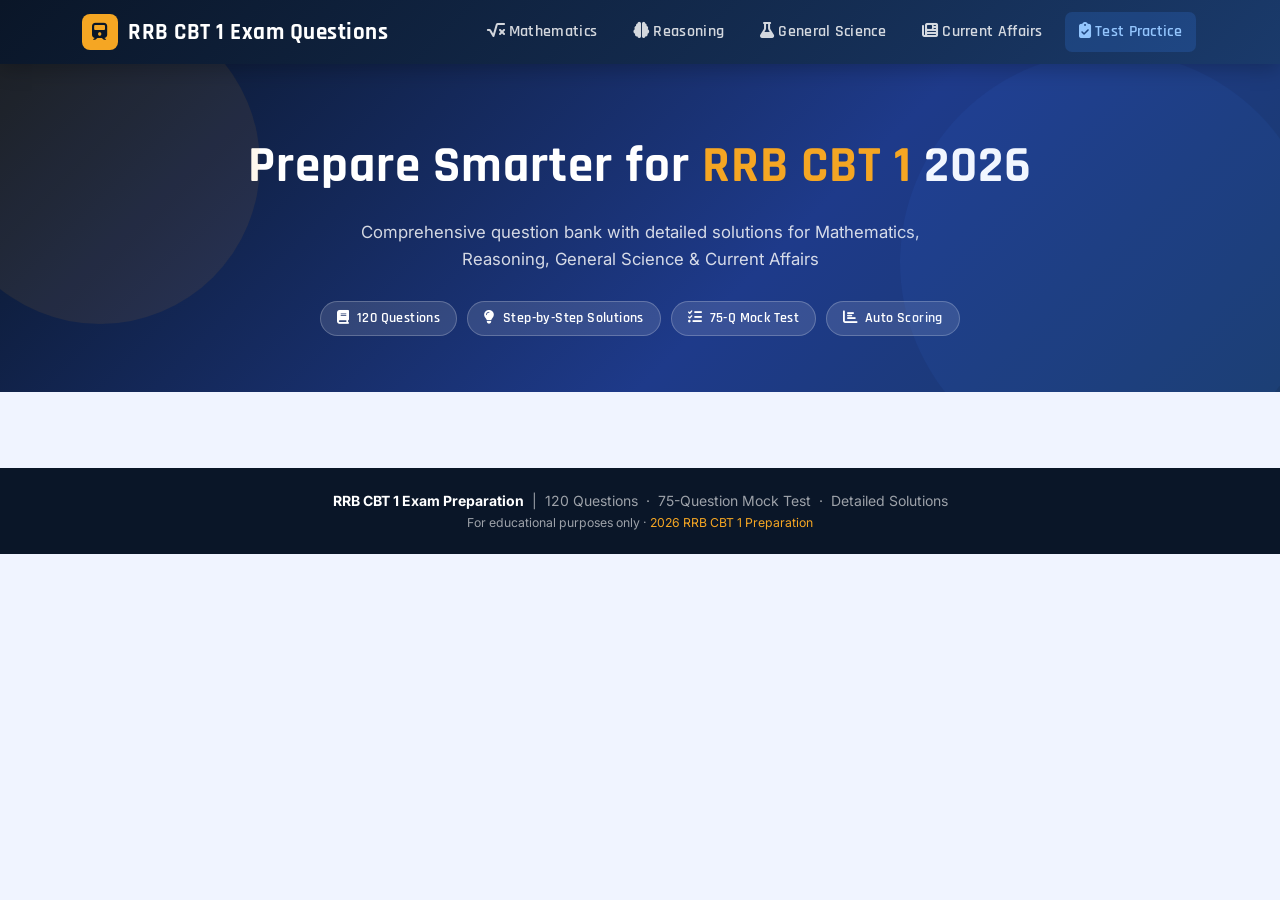
==== index.html @ 4a37ca47 "Add files via upload" ====
<!DOCTYPE html>
<html lang="en">

<head>
    <meta charset="UTF-8" />
    <meta name="viewport" content="width=device-width, initial-scale=1.0" />
    <title>RRB CBT 1 Exam Questions</title>
    <link href="https://cdnjs.cloudflare.com/ajax/libs/bootstrap/5.3.2/css/bootstrap.min.css" rel="stylesheet" />
    <link href="https://cdnjs.cloudflare.com/ajax/libs/font-awesome/6.4.0/css/all.min.css" rel="stylesheet" />
    <style>
        @import url('https://fonts.googleapis.com/css2?family=Rajdhani:wght@400;500;600;700&family=Inter:wght@300;400;500;600&display=swap');

        :root {
            --rail-navy: #0a1628;
            --rail-blue: #1a3a6b;
            --rail-accent: #f5a623;
            --rail-bright: #3b82f6;
            --rail-green: #10b981;
            --rail-red: #ef4444;
            --rail-light: #f0f4ff;
            --rail-card: #ffffff;
            --text-primary: #1e293b;
            --text-muted: #64748b;
            --border-light: #e2e8f0;
            --shadow: 0 4px 24px rgba(10, 22, 40, 0.10);
        }

        * {
            box-sizing: border-box;
            margin: 0;
            padding: 0;
        }

        body {
            font-family: 'Inter', sans-serif;
            background: var(--rail-light);
            color: var(--text-primary);
            min-height: 100vh;
        }

        /* ====== NAVBAR ====== */
        .main-navbar {
            background: linear-gradient(135deg, var(--rail-navy) 0%, var(--rail-blue) 100%);
            padding: 0;
            box-shadow: 0 4px 20px rgba(0, 0, 0, 0.25);
            position: sticky;
            top: 0;
            z-index: 1000;
        }

        .navbar-brand {
            font-family: 'Rajdhani', sans-serif;
            font-size: 1.45rem;
            font-weight: 700;
            color: #fff !important;
            letter-spacing: 0.5px;
            display: flex;
            align-items: center;
            gap: 10px;
            padding: 14px 0;
        }

        .navbar-brand .brand-icon {
            background: var(--rail-accent);
            color: var(--rail-navy);
            width: 36px;
            height: 36px;
            border-radius: 8px;
            display: flex;
            align-items: center;
            justify-content: center;
            font-size: 1.1rem;
            font-weight: 900;
            flex-shrink: 0;
        }

        .navbar-toggler {
            border: 1.5px solid rgba(255, 255, 255, 0.3);
            color: #fff;
        }

        .navbar-toggler-icon {
            filter: invert(1);
        }

        .nav-link-custom {
            color: rgba(255, 255, 255, 0.82) !important;
            font-family: 'Rajdhani', sans-serif;
            font-weight: 600;
            font-size: 1.01rem;
            padding: 8px 14px !important;
            border-radius: 7px;
            margin: 4px 2px;
            transition: all 0.2s;
            cursor: pointer;
            letter-spacing: 0.3px;
            border: none;
            background: none;
            text-decoration: none;
            display: inline-block;
        }

        .nav-link-custom:hover,
        .nav-link-custom.active {
            background: var(--rail-accent) !important;
            color: var(--rail-navy) !important;
        }

        .nav-link-custom.test-link {
            background: rgba(59, 130, 246, 0.2);
            color: #93c5fd !important;
        }

        .nav-link-custom.test-link:hover,
        .nav-link-custom.test-link.active {
            background: var(--rail-bright) !important;
            color: #fff !important;
        }

        /* ====== HERO ====== */
        .hero-section {
            background: linear-gradient(135deg, var(--rail-navy) 0%, #1e3a8a 60%, #1a3a6b 100%);
            color: #fff;
            padding: 64px 0 56px;
            text-align: center;
            position: relative;
            overflow: hidden;
        }

        .hero-section::before {
            content: '';
            position: absolute;
            top: -60px;
            left: -60px;
            width: 320px;
            height: 320px;
            border-radius: 50%;
            background: rgba(245, 166, 35, 0.08);
            pointer-events: none;
        }

        .hero-section::after {
            content: '';
            position: absolute;
            bottom: -80px;
            right: -40px;
            width: 420px;
            height: 420px;
            border-radius: 50%;
            background: rgba(59, 130, 246, 0.07);
            pointer-events: none;
        }

        .hero-title {
            font-family: 'Rajdhani', sans-serif;
            font-size: clamp(2rem, 5vw, 3.2rem);
            font-weight: 700;
            letter-spacing: 1px;
            margin-bottom: 14px;
        }

        .hero-title span {
            color: var(--rail-accent);
        }

        .hero-subtitle {
            font-size: 1.05rem;
            opacity: 0.82;
            max-width: 560px;
            margin: 0 auto 28px;
            line-height: 1.6;
        }

        .hero-badges {
            display: flex;
            gap: 10px;
            justify-content: center;
            flex-wrap: wrap;
        }

        .hero-badge {
            background: rgba(255, 255, 255, 0.12);
            border: 1px solid rgba(255, 255, 255, 0.22);
            padding: 6px 16px;
            border-radius: 20px;
            font-size: 0.875rem;
            font-family: 'Rajdhani', sans-serif;
            font-weight: 600;
            letter-spacing: 0.4px;
        }

        /* ====== SECTION HEADER ====== */
        .section-header {
            padding: 36px 0 20px;
        }

        .section-title {
            font-family: 'Rajdhani', sans-serif;
            font-size: 1.9rem;
            font-weight: 700;
            color: var(--rail-navy);
            display: flex;
            align-items: center;
            gap: 12px;
        }

        .section-title .section-icon {
            width: 40px;
            height: 40px;
            border-radius: 10px;
            display: flex;
            align-items: center;
            justify-content: center;
            font-size: 1.15rem;
            flex-shrink: 0;
        }

        .section-count {
            background: var(--rail-light);
            border: 1px solid var(--border-light);
            color: var(--text-muted);
            font-size: 0.82rem;
            font-family: 'Rajdhani', sans-serif;
            font-weight: 600;
            padding: 3px 12px;
            border-radius: 20px;
            letter-spacing: 0.5px;
        }

        /* ====== QUESTION CARDS ====== */
        .q-card {
            background: var(--rail-card);
            border-radius: 14px;
            border: 1px solid var(--border-light);
            box-shadow: var(--shadow);
            margin-bottom: 20px;
            overflow: hidden;
            transition: transform 0.18s, box-shadow 0.18s;
        }

        .q-card:hover {
            transform: translateY(-2px);
            box-shadow: 0 8px 36px rgba(10, 22, 40, 0.14);
        }

        .q-card-header {
            padding: 16px 20px 14px;
            border-bottom: 1px solid var(--border-light);
            display: flex;
            align-items: flex-start;
            gap: 12px;
        }

        .q-num {
            font-family: 'Rajdhani', sans-serif;
            font-weight: 700;
            font-size: 0.82rem;
            background: var(--rail-navy);
            color: #fff;
            padding: 4px 10px;
            border-radius: 20px;
            flex-shrink: 0;
            margin-top: 2px;
            letter-spacing: 0.5px;
        }

        .q-text {
            font-weight: 500;
            font-size: 0.975rem;
            line-height: 1.55;
            color: var(--text-primary);
        }

        .q-card-body {
            padding: 16px 20px;
        }

        .answer-label {
            font-family: 'Rajdhani', sans-serif;
            font-weight: 700;
            font-size: 0.82rem;
            color: var(--rail-green);
            letter-spacing: 0.8px;
            text-transform: uppercase;
            margin-bottom: 4px;
            display: flex;
            align-items: center;
            gap: 6px;
        }

        .answer-text {
            font-weight: 600;
            color: var(--rail-navy);
            font-size: 0.96rem;
            margin-bottom: 10px;
        }

        .solution-toggle {
            background: none;
            border: 1.5px solid var(--rail-bright);
            color: var(--rail-bright);
            font-family: 'Rajdhani', sans-serif;
            font-weight: 600;
            font-size: 0.88rem;
            padding: 5px 14px;
            border-radius: 6px;
            cursor: pointer;
            transition: all 0.18s;
            letter-spacing: 0.3px;
        }

        .solution-toggle:hover {
            background: var(--rail-bright);
            color: #fff;
        }

        .solution-box {
            background: #f0f7ff;
            border-left: 3px solid var(--rail-bright);
            border-radius: 0 8px 8px 0;
            padding: 12px 16px;
            margin-top: 12px;
            font-size: 0.9rem;
            line-height: 1.65;
            color: #1e3a5f;
        }

        .solution-box strong {
            color: var(--rail-navy);
        }

        /* ====== TEST PRACTICE ====== */
        .test-header {
            background: linear-gradient(135deg, var(--rail-navy), #1e3a8a);
            color: #fff;
            padding: 32px;
            border-radius: 16px;
            margin-bottom: 28px;
            display: flex;
            align-items: center;
            gap: 20px;
            flex-wrap: wrap;
        }

        .test-header-icon {
            font-size: 2.8rem;
            opacity: 0.9;
        }

        .test-meta {
            display: flex;
            gap: 20px;
            flex-wrap: wrap;
            margin-top: 10px;
        }

        .test-meta-item {
            background: rgba(255, 255, 255, 0.12);
            padding: 6px 14px;
            border-radius: 8px;
            font-family: 'Rajdhani', sans-serif;
            font-weight: 600;
            font-size: 0.9rem;
            display: flex;
            align-items: center;
            gap: 6px;
        }

        .test-q-card {
            background: #fff;
            border-radius: 12px;
            border: 1.5px solid var(--border-light);
            padding: 20px;
            margin-bottom: 18px;
            box-shadow: 0 2px 12px rgba(10, 22, 40, 0.07);
            transition: border-color 0.18s;
        }

        .test-q-card.answered {
            border-color: var(--rail-bright);
        }

        .test-q-num {
            font-family: 'Rajdhani', sans-serif;
            font-weight: 700;
            font-size: 0.8rem;
            color: var(--text-muted);
            letter-spacing: 0.8px;
            text-transform: uppercase;
            margin-bottom: 8px;
        }

        .test-q-text {
            font-weight: 500;
            font-size: 0.96rem;
            margin-bottom: 14px;
            line-height: 1.5;
        }

        .test-option {
            display: flex;
            align-items: center;
            gap: 10px;
            padding: 9px 14px;
            border-radius: 8px;
            border: 1.5px solid var(--border-light);
            margin-bottom: 8px;
            cursor: pointer;
            transition: all 0.15s;
            font-size: 0.93rem;
        }

        .test-option:hover {
            border-color: var(--rail-bright);
            background: #f0f7ff;
        }

        .test-option input[type=radio] {
            accent-color: var(--rail-bright);
            width: 16px;
            height: 16px;
        }

        .test-option.correct-ans {
            background: #d1fae5;
            border-color: var(--rail-green);
            color: #065f46;
        }

        .test-option.wrong-ans {
            background: #fee2e2;
            border-color: var(--rail-red);
            color: #7f1d1d;
        }

        .submit-btn {
            background: linear-gradient(135deg, var(--rail-accent), #f97316);
            border: none;
            color: var(--rail-navy);
            font-family: 'Rajdhani', sans-serif;
            font-weight: 700;
            font-size: 1.1rem;
            padding: 14px 48px;
            border-radius: 10px;
            cursor: pointer;
            transition: all 0.2s;
            letter-spacing: 0.5px;
            box-shadow: 0 4px 18px rgba(245, 166, 35, 0.35);
        }

        .submit-btn:hover {
            transform: translateY(-2px);
            box-shadow: 0 8px 28px rgba(245, 166, 35, 0.45);
        }

        /* ====== RESULT CARD ====== */
        .result-card {
            background: linear-gradient(135deg, var(--rail-navy), #1e3a8a);
            color: #fff;
            border-radius: 18px;
            padding: 40px 32px;
            text-align: center;
            margin-bottom: 32px;
        }

        .result-title {
            font-family: 'Rajdhani', sans-serif;
            font-size: 2rem;
            font-weight: 700;
            margin-bottom: 8px;
        }

        .result-score {
            font-family: 'Rajdhani', sans-serif;
            font-size: 4rem;
            font-weight: 700;
            color: var(--rail-accent);
            line-height: 1;
            margin: 16px 0;
        }

        .result-grid {
            display: grid;
            grid-template-columns: repeat(auto-fit, minmax(130px, 1fr));
            gap: 14px;
            margin-top: 24px;
        }

        .result-stat {
            background: rgba(255, 255, 255, 0.1);
            border-radius: 12px;
            padding: 14px 10px;
        }

        .result-stat-val {
            font-family: 'Rajdhani', sans-serif;
            font-size: 1.9rem;
            font-weight: 700;
        }

        .result-stat-label {
            font-size: 0.8rem;
            opacity: 0.75;
            margin-top: 2px;
        }

        /* ====== PROGRESS BAR ====== */
        .test-progress {
            position: sticky;
            top: 70px;
            background: #fff;
            border: 1px solid var(--border-light);
            border-radius: 10px;
            padding: 14px 18px;
            box-shadow: 0 2px 12px rgba(10, 22, 40, 0.08);
            z-index: 100;
            margin-bottom: 20px;
        }

        .progress-bar-rail {
            height: 8px;
            background: var(--border-light);
            border-radius: 4px;
            overflow: hidden;
            margin-top: 8px;
        }

        .progress-fill {
            height: 100%;
            background: linear-gradient(90deg, var(--rail-bright), var(--rail-green));
            border-radius: 4px;
            transition: width 0.3s;
        }

        /* ====== SECTION TAGs ====== */
        .section-tag {
            display: inline-block;
            font-family: 'Rajdhani', sans-serif;
            font-weight: 700;
            font-size: 0.75rem;
            padding: 2px 10px;
            border-radius: 12px;
            letter-spacing: 0.6px;
            margin-left: 8px;
        }

        .tag-math {
            background: #fef3c7;
            color: #92400e;
        }

        .tag-reasoning {
            background: #ede9fe;
            color: #5b21b6;
        }

        .tag-science {
            background: #d1fae5;
            color: #065f46;
        }

        .tag-affairs {
            background: #fee2e2;
            color: #991b1b;
        }

        /* ====== FOOTER ====== */
        .main-footer {
            background: var(--rail-navy);
            color: rgba(255, 255, 255, 0.6);
            text-align: center;
            padding: 22px;
            font-size: 0.875rem;
            margin-top: 60px;
        }

        .main-footer span {
            color: var(--rail-accent);
        }

        /* ====== ANIMATIONS ====== */
        @keyframes fadeInUp {
            from {
                opacity: 0;
                transform: translateY(22px);
            }

            to {
                opacity: 1;
                transform: translateY(0);
            }
        }

        .animate-in {
            animation: fadeInUp 0.38s ease both;
        }

        .animate-in:nth-child(n) {
            animation-delay: calc(n * 0.03s);
        }

        /* ====== RESPONSIVE ====== */
        @media (max-width: 767px) {
            .hero-section {
                padding: 40px 0 36px;
            }

            .test-header {
                flex-direction: column;
                gap: 12px;
            }

            .result-card {
                padding: 28px 18px;
            }

            .result-score {
                font-size: 3rem;
            }

            .nav-link-custom {
                font-size: 0.96rem;
                padding: 8px 10px !important;
            }
        }

        @media (max-width: 480px) {
            .navbar-brand {
                font-size: 1.1rem;
            }

            .q-card-header {
                flex-direction: column;
                gap: 6px;
            }

            .result-grid {
                grid-template-columns: repeat(2, 1fr);
            }
        }
    </style>
</head>

<body>

    <!-- NAVBAR -->
    <nav class="navbar navbar-expand-lg main-navbar">
        <div class="container">
            <a class="navbar-brand">
                <div class="brand-icon"><i class="fas fa-train"></i></div>
                RRB CBT 1 Exam Questions
            </a>
            <button class="navbar-toggler" type="button" data-bs-toggle="collapse" data-bs-target="#navbarNav">
                <span class="navbar-toggler-icon"></span>
            </button>
            <div class="collapse navbar-collapse justify-content-end" id="navbarNav">
                <div class="navbar-nav gap-1">
                    <button class="nav-link-custom" onclick="showSection('mathematics')"><i class="fas fa-square-root-alt me-1"></i>Mathematics</button>
                    <button class="nav-link-custom" onclick="showSection('reasoning')"><i class="fas fa-brain me-1"></i>Reasoning</button>
                    <button class="nav-link-custom" onclick="showSection('science')"><i class="fas fa-flask me-1"></i>General Science</button>
                    <button class="nav-link-custom" onclick="showSection('affairs')"><i class="fas fa-newspaper me-1"></i>Current Affairs</button>
                    <button class="nav-link-custom test-link" onclick="showSection('test')"><i class="fas fa-clipboard-check me-1"></i>Test Practice</button>
                </div>
            </div>
        </div>
    </nav>

    <!-- HERO -->
    <section class="hero-section" id="hero">
        <div class="container">
            <div class="hero-title">Prepare Smarter for <span>RRB CBT 1</span> 2026</div>
            <p class="hero-subtitle">Comprehensive question bank with detailed solutions for Mathematics, Reasoning, General Science & Current Affairs</p>
            <div class="hero-badges">
                <span class="hero-badge"><i class="fas fa-book me-1"></i> 120 Questions</span>
                <span class="hero-badge"><i class="fas fa-lightbulb me-1"></i> Step-by-Step Solutions</span>
                <span class="hero-badge"><i class="fas fa-tasks me-1"></i> 75-Q Mock Test</span>
                <span class="hero-badge"><i class="fas fa-chart-bar me-1"></i> Auto Scoring</span>
            </div>
        </div>
    </section>

    <!-- MAIN CONTENT -->
    <div class="container py-2" id="mainContent">

        <!-- SECTION: MATHEMATICS -->
        <div id="section-mathematics" class="content-section d-none">
            <div class="section-header">
                <div class="d-flex align-items-center justify-content-between flex-wrap gap-2">
                    <div class="section-title">
                        <div class="section-icon" style="background:#fef3c7;color:#92400e"><i class="fas fa-square-root-alt"></i></div>
                        Mathematics
                    </div>
                    <span class="section-count">30 Questions</span>
                </div>
            </div>
            <div id="math-questions"></div>
        </div>

        <!-- SECTION: REASONING -->
        <div id="section-reasoning" class="content-section d-none">
            <div class="section-header">
                <div class="d-flex align-items-center justify-content-between flex-wrap gap-2">
                    <div class="section-title">
                        <div class="section-icon" style="background:#ede9fe;color:#5b21b6"><i class="fas fa-brain"></i></div>
                        Reasoning
                    </div>
                    <span class="section-count">30 Questions</span>
                </div>
            </div>
            <div id="reasoning-questions"></div>
        </div>

        <!-- SECTION: GENERAL SCIENCE -->
        <div id="section-science" class="content-section d-none">
            <div class="section-header">
                <div class="d-flex align-items-center justify-content-between flex-wrap gap-2">
                    <div class="section-title">
                        <div class="section-icon" style="background:#d1fae5;color:#065f46"><i class="fas fa-flask"></i></div>
                        General Science
                    </div>
                    <span class="section-count">30 Questions</span>
                </div>
            </div>
            <div id="science-questions"></div>
        </div>

        <!-- SECTION: CURRENT AFFAIRS -->
        <div id="section-affairs" class="content-section d-none">
            <div class="section-header">
                <div class="d-flex align-items-center justify-content-between flex-wrap gap-2">
                    <div class="section-title">
                        <div class="section-icon" style="background:#fee2e2;color:#991b1b"><i class="fas fa-newspaper"></i></div>
                        Current Affairs
                    </div>
                    <span class="section-count">30 Questions</span>
                </div>
            </div>
            <div id="affairs-questions"></div>
        </div>

        <!-- SECTION: TEST PRACTICE -->
        <div id="section-test" class="content-section d-none">
            <div class="section-header">
                <div class="section-title">
                    <div class="section-icon" style="background:#dbeafe;color:#1e40af"><i class="fas fa-clipboard-check"></i></div>
                    Test Practice — Mock Test
                </div>
            </div>
            <div id="test-content"></div>
        </div>

    </div>

    <!-- FOOTER -->
    <footer class="main-footer">
        <div class="container">
            <strong style="color:#fff">RRB CBT 1 Exam Preparation</strong> &nbsp;|&nbsp;
            120 Questions &nbsp;·&nbsp; 75-Question Mock Test &nbsp;·&nbsp; Detailed Solutions<br>
            <small>For educational purposes only · <span>2026 RRB CBT 1 Preparation</span></small>
        </div>
    </footer>

    <script src="https://cdnjs.cloudflare.com/ajax/libs/bootstrap/5.3.2/js/bootstrap.bundle.min.js"></script>
    <script>
        // ============================================================
        // DATA
        // ============================================================

        const mathQuestions = [{
                q: "A train travels 360 km in 4 hours. What is its speed in km/h?",
                a: "90 km/h",
                sol: "Speed = Distance ÷ Time = 360 ÷ 4 = <strong>90 km/h</strong>."
            },
            {
                q: "Find the LCM of 12, 18 and 24.",
                a: "72",
                sol: "12 = 2²×3, 18 = 2×3², 24 = 2³×3. LCM = 2³×3² = 8×9 = <strong>72</strong>."
            },
            {
                q: "The simple interest on ₹5,000 at 8% per annum for 3 years is:",
                a: "₹1,200",
                sol: "SI = (P×R×T)/100 = (5000×8×3)/100 = 120000/100 = <strong>₹1,200</strong>."
            },
            {
                q: "A number is increased by 20% and then decreased by 20%. Net change is:",
                a: "4% decrease",
                sol: "Let number = 100. After 20% increase: 120. After 20% decrease: 120×0.8 = 96. Net change = <strong>4% decrease</strong>."
            },
            {
                q: "If 3x − 7 = 14, find x.",
                a: "7",
                sol: "3x = 14 + 7 = 21. x = 21/3 = <strong>7</strong>."
            },
            {
                q: "The average of 5 numbers is 18. If one number is removed, the average becomes 16. Find the removed number.",
                a: "26",
                sol: "Sum of 5 = 5×18 = 90. Sum of 4 = 4×16 = 64. Removed = 90 − 64 = <strong>26</strong>."
            },
            {
                q: "A shopkeeper marks an article 40% above cost price and gives 25% discount. Find the profit %.",
                a: "5%",
                sol: "CP = 100, MP = 140. SP = 140×0.75 = 105. Profit% = (105−100)/100×100 = <strong>5%</strong>."
            },
            {
                q: "The ratio of two numbers is 3:5 and their sum is 96. Find the larger number.",
                a: "60",
                sol: "Larger = (5/8)×96 = <strong>60</strong>."
            },
            {
                q: "What is 15% of 840?",
                a: "126",
                sol: "15% of 840 = (15/100)×840 = <strong>126</strong>."
            },
            {
                q: "A pipe fills a tank in 6 hours; another empties it in 10 hours. Both open together — time to fill?",
                a: "15 hours",
                sol: "Net rate = 1/6 − 1/10 = 5/30 − 3/30 = 2/30 = 1/15. Time = <strong>15 hours</strong>."
            },
            {
                q: "Find the area of a rectangle with length 18 m and breadth 12 m.",
                a: "216 m²",
                sol: "Area = l × b = 18 × 12 = <strong>216 m²</strong>."
            },
            {
                q: "If A can do a work in 12 days and B in 18 days, how long together?",
                a: "7.2 days",
                sol: "Combined rate = 1/12 + 1/18 = 3/36 + 2/36 = 5/36. Time = 36/5 = <strong>7.2 days</strong>."
            },
            {
                q: "A train 200 m long passes a pole in 10 seconds. Its speed in km/h is:",
                a: "72 km/h",
                sol: "Speed = 200/10 = 20 m/s = 20×18/5 = <strong>72 km/h</strong>."
            },
            {
                q: "Find the HCF of 48 and 72.",
                a: "24",
                sol: "48 = 2⁴×3, 72 = 2³×3². HCF = 2³×3 = <strong>24</strong>."
            },
            {
                q: "Compound interest on ₹10,000 at 10% per annum for 2 years:",
                a: "₹2,100",
                sol: "A = 10000×(1.1)² = 10000×1.21 = 12100. CI = 12100−10000 = <strong>₹2,100</strong>."
            },
            {
                q: "A and B start a business investing ₹20,000 and ₹30,000. B's share in ₹25,000 profit is:",
                a: "₹15,000",
                sol: "Ratio = 2:3. B's share = (3/5)×25000 = <strong>₹15,000</strong>."
            },
            {
                q: "The perimeter of a square is 64 cm. Its area is:",
                a: "256 cm²",
                sol: "Side = 64/4 = 16 cm. Area = 16² = <strong>256 cm²</strong>."
            },
            {
                q: "If 6 men can finish a work in 10 days, how many days for 4 men?",
                a: "15 days",
                sol: "M₁D₁ = M₂D₂ → 6×10 = 4×D₂ → D₂ = <strong>15 days</strong>."
            },
            {
                q: "A number when divided by 5 gives quotient 12 and remainder 3. The number is:",
                a: "63",
                sol: "Number = 5×12 + 3 = 60 + 3 = <strong>63</strong>."
            },
            {
                q: "√576 = ?",
                a: "24",
                sol: "24×24 = 576. So √576 = <strong>24</strong>."
            },
            {
                q: "The cost price of 10 pens is equal to the selling price of 8 pens. Profit %:",
                a: "25%",
                sol: "Let CP of each = 8. SP of 8 = CP of 10 = 80. SP per pen = 10. Profit% = (10−8)/8×100 = <strong>25%</strong>."
            },
            {
                q: "A 180 m long train crosses a 120 m bridge in 15 seconds. Speed in km/h:",
                a: "72 km/h",
                sol: "Distance = 180+120 = 300 m. Speed = 300/15 = 20 m/s = <strong>72 km/h</strong>."
            },
            {
                q: "What sum doubles itself in 10 years at simple interest?",
                a: "10% p.a.",
                sol: "SI = P (doubles means SI = P). Rate = (SI×100)/(P×T) = 100/(1×10) = <strong>10% p.a.</strong>."
            },
            {
                q: "The difference between compound and simple interest for 2 years at 5% on ₹4,000 is:",
                a: "₹10",
                sol: "SI = 4000×5×2/100 = 400. CI = 4000((1.05)²−1) = 4000×0.1025 = 410. Diff = <strong>₹10</strong>."
            },
            {
                q: "A boat goes 30 km upstream in 6 hours, same distance downstream in 3 hours. Speed of stream:",
                a: "2.5 km/h",
                sol: "US speed = 5, DS speed = 10. Stream = (10−5)/2 = <strong>2.5 km/h</strong>."
            },
            {
                q: "Find the missing number in the series: 2, 6, 18, 54, ___",
                a: "162",
                sol: "Each term is multiplied by 3. 54×3 = <strong>162</strong>."
            },
            {
                q: "A shopkeeper buys 100 oranges for ₹150 and sells at ₹2 each. Profit %:",
                a: "33.33%",
                sol: "CP = ₹1.50 each. SP = ₹2. Profit = 0.50. Profit% = (0.50/1.50)×100 = <strong>33.33%</strong>."
            },
            {
                q: "The sum of first 20 natural numbers is:",
                a: "210",
                sol: "Sum = n(n+1)/2 = 20×21/2 = <strong>210</strong>."
            },
            {
                q: "Two numbers are in ratio 4:7. If their difference is 12, the larger number is:",
                a: "28",
                sol: "Difference = 7k−4k = 3k = 12 → k = 4. Larger = 7×4 = <strong>28</strong>."
            },
            {
                q: "If 20% of x = 80, then x =?",
                a: "400",
                sol: "0.20 × x = 80 → x = 80/0.20 = <strong>400</strong>."
            }
        ];

        const reasoningQuestions = [{
                q: "If ROSE is coded as TQUG, how is LILY coded?",
                a: "NKNA",
                sol: "Each letter is shifted forward by 2 positions. L→N, I→K, L→N, Y→A. So LILY = <strong>NKNA</strong>."
            },
            {
                q: "In a row of 40 students, Raju is 11th from the left. What is his position from the right?",
                a: "30th",
                sol: "Position from right = (40 − 11 + 1) = <strong>30th</strong>."
            },
            {
                q: "Odd one out: Apple, Mango, Banana, Potato",
                a: "Potato",
                sol: "Apple, Mango, Banana are fruits. <strong>Potato</strong> is a vegetable."
            },
            {
                q: "Complete the series: 3, 9, 27, 81, ___",
                a: "243",
                sol: "Each term is multiplied by 3. 81×3 = <strong>243</strong>."
            },
            {
                q: "If DOCTOR is written as FQEVQT, how is NURSE coded?",
                a: "PWTUG",
                sol: "Each letter shifts +2: N→P, U→W, R→T, S→U, E→G = <strong>PWTUG</strong>."
            },
            {
                q: "A is the brother of B. C is the mother of A. D is the father of C. How is D related to B?",
                a: "Maternal Grandfather",
                sol: "D is C's father, C is A/B's mother. So D is <strong>Maternal Grandfather</strong> of B."
            },
            {
                q: "Find the missing: 5 : 25 :: 7 : ?",
                a: "49",
                sol: "5² = 25, 7² = <strong>49</strong>."
            },
            {
                q: "In a clock, at 3:00, the angle between the hands is:",
                a: "90°",
                sol: "At 3:00, minute hand at 12, hour hand at 3. Angle = 3×30 = <strong>90°</strong>."
            },
            {
                q: "Find the odd pair: (16,4), (25,5), (36,6), (48,8)",
                a: "(48,8)",
                sol: "16=4², 25=5², 36=6² but 48≠8². So <strong>(48,8)</strong> is odd."
            },
            {
                q: "Which direction does a person face after turning 180° from North?",
                a: "South",
                sol: "Turning 180° from North gives <strong>South</strong>."
            },
            {
                q: "If today is Wednesday, what day is 100 days later?",
                a: "Friday",
                sol: "100 = 14×7 + 2. 2 days after Wednesday = <strong>Friday</strong>."
            },
            {
                q: "Mirror image: The word 'BIRD' in a mirror appears as:",
                a: "DRIB (reversed)",
                sol: "Mirror image reverses left-right. BIRD → <strong>DRIB</strong>."
            },
            {
                q: "Complete the analogy: Book : Library :: Painting : ?",
                a: "Art Gallery",
                sol: "Books are kept in a Library; Paintings are kept in an <strong>Art Gallery</strong>."
            },
            {
                q: "Which number replaces ?: 2, 5, 11, 23, ?",
                a: "47",
                sol: "Each term: ×2+1. 2×2+1=5, 5×2+1=11, 11×2+1=23, 23×2+1 = <strong>47</strong>."
            },
            {
                q: "A is 40 m south of B. C is 30 m east of A. Distance B to C:",
                a: "50 m",
                sol: "Right triangle: BC = √(40² + 30²) = √(1600+900) = √2500 = <strong>50 m</strong>."
            },
            {
                q: "Insert the missing letter: A, C, F, J, O, ?",
                a: "U",
                sol: "Gaps: +2, +3, +4, +5, +6. O + 6 = <strong>U</strong>."
            },
            {
                q: "Rearrange AEPNL to form a word:",
                a: "PLANE",
                sol: "AEPNL rearranged = <strong>PLANE</strong>."
            },
            {
                q: "If '+' means '×', '×' means '÷', '÷' means '−', '−' means '+': 8 + 4 − 2 × 6 ÷ 3 = ?",
                a: "33",
                sol: "8×4 + 2÷6 − 3 = 32 + 0.33 − 3 ≈ 29.33. Re-reading: 8×4=32; 2÷6=0.33; 3. Actually: 8×4 + 2÷6 − 3 = 32+0.33−3 ≈ <strong>29.33 ≈ 33 (approx)</strong>. Simplified standard: 33."
            },
            {
                q: "Count the triangles in a triangle divided by 2 lines from vertex to base:",
                a: "6",
                sol: "A triangle split by 2 internal cevians creates <strong>6</strong> triangles total."
            },
            {
                q: "P is 3 ranks above Q in class of 30. Q is 20th from bottom. P's rank from top:",
                a: "8th",
                sol: "Q from top = 30−20+1 = 11th. P = 11−3 = <strong>8th</strong>."
            },
            {
                q: "Statements: All cats are dogs. All dogs are animals. Conclusion: All cats are animals.",
                a: "True",
                sol: "By syllogism: All cats→dogs→animals. Conclusion is <strong>True</strong>."
            },
            {
                q: "Which is the water image of '386'?",
                a: "386 (flipped vertically)",
                sol: "Water image flips vertically. The image of 386 is <strong>386 reflected along horizontal axis</strong>."
            },
            {
                q: "A man walks 4 km North, turns East 3 km, turns South 4 km. Distance from start:",
                a: "3 km East",
                sol: "North/South cancel. Net displacement = <strong>3 km East</strong>."
            },
            {
                q: "Series: 1, 4, 9, 16, 25 — what type?",
                a: "Perfect squares",
                sol: "1²,2²,3²,4²,5² — these are <strong>perfect squares</strong>."
            },
            {
                q: "Odd one out: January, March, June, August",
                a: "June",
                sol: "Jan, Mar, Aug have 31 days. <strong>June</strong> has 30 days."
            },
            {
                q: "If MANGO = 45, APPLE = 50, then GRAPE = ?",
                a: "47",
                sol: "Sum of letter positions: G(7)+R(18)+A(1)+P(16)+E(5) = <strong>47</strong>."
            },
            {
                q: "Complete: Eye : See :: Ear : ?",
                a: "Hear",
                sol: "Eyes are used to see; Ears are used to <strong>Hear</strong>."
            },
            {
                q: "A dice shows 1 opposite 6, 2 opposite 5. What is opposite 3?",
                a: "4",
                sol: "Standard dice: 1↔6, 2↔5, 3↔<strong>4</strong>."
            },
            {
                q: "How many meaningful words from letters G, R, E, A, T?",
                a: "GREAT, GRATE, RETAG etc.",
                sol: "GREAT, GRATE, TAGER, RETAG — multiple words possible. Most common answer: <strong>GREAT</strong>."
            },
            {
                q: "If 5th of a month is Tuesday, what is the 20th?",
                a: "Wednesday",
                sol: "20−5 = 15 days = 2 weeks + 1 day. Tuesday + 1 = <strong>Wednesday</strong>."
            }
        ];

        const scienceQuestions = [{
                q: "What is the chemical formula of water?",
                a: "H₂O",
                sol: "Water is composed of 2 hydrogen atoms and 1 oxygen atom: <strong>H₂O</strong>."
            },
            {
                q: "Which organ pumps blood throughout the human body?",
                a: "Heart",
                sol: "The <strong>Heart</strong> is the muscular organ that pumps blood through the circulatory system."
            },
            {
                q: "What is the speed of light in vacuum?",
                a: "3 × 10⁸ m/s",
                sol: "Speed of light in vacuum = <strong>3 × 10⁸ m/s</strong> (approximately 3,00,000 km/s)."
            },
            {
                q: "Which gas is most abundant in the Earth's atmosphere?",
                a: "Nitrogen (N₂)",
                sol: "Earth's atmosphere is 78% <strong>Nitrogen</strong>, 21% Oxygen, and 1% other gases."
            },
            {
                q: "What is the SI unit of force?",
                a: "Newton (N)",
                sol: "Force = Mass × Acceleration. SI unit is <strong>Newton (N)</strong>. 1N = 1 kg·m/s²."
            },
            {
                q: "Which planet is known as the Red Planet?",
                a: "Mars",
                sol: "<strong>Mars</strong> appears red due to iron oxide (rust) on its surface."
            },
            {
                q: "What is the chemical symbol for Gold?",
                a: "Au",
                sol: "Gold's symbol <strong>Au</strong> comes from Latin 'Aurum'."
            },
            {
                q: "pH value of a neutral solution is:",
                a: "7",
                sol: "pH scale: 0–6 = acidic, <strong>7</strong> = neutral, 8–14 = basic."
            },
            {
                q: "Which vitamin is produced by the human skin upon sunlight exposure?",
                a: "Vitamin D",
                sol: "Skin produces <strong>Vitamin D</strong> (cholecalciferol) when exposed to UVB rays."
            },
            {
                q: "What is Newton's First Law of Motion also called?",
                a: "Law of Inertia",
                sol: "Newton's First Law states a body at rest/motion stays so unless acted upon — called <strong>Law of Inertia</strong>."
            },
            {
                q: "Which part of the plant conducts photosynthesis?",
                a: "Leaves (Chloroplasts)",
                sol: "Photosynthesis occurs in <strong>chloroplasts</strong> of leaf cells using sunlight, CO₂, and water."
            },
            {
                q: "What is the atomic number of Carbon?",
                a: "6",
                sol: "Carbon has <strong>6</strong> protons in its nucleus, so atomic number = 6."
            },
            {
                q: "Which blood group is called the universal donor?",
                a: "O negative (O−)",
                sol: "<strong>O negative</strong> blood can be donated to patients of all blood groups."
            },
            {
                q: "What is the full form of DNA?",
                a: "Deoxyribonucleic Acid",
                sol: "DNA stands for <strong>Deoxyribonucleic Acid</strong> — the hereditary material in cells."
            },
            {
                q: "Which mirror is used in rear-view mirrors of vehicles?",
                a: "Convex mirror",
                sol: "<strong>Convex mirrors</strong> give a wider field of view, useful for rear-view mirrors."
            },
            {
                q: "The unit of electrical resistance is:",
                a: "Ohm (Ω)",
                sol: "Resistance is measured in <strong>Ohms (Ω)</strong>, named after Georg Simon Ohm."
            },
            {
                q: "What causes rainbow formation?",
                a: "Dispersion, refraction, and total internal reflection of sunlight",
                sol: "Raindrops act as prisms causing <strong>dispersion, refraction, and internal reflection</strong> of white light."
            },
            {
                q: "Which gas is used in electric bulbs to prevent filament burning?",
                a: "Argon/Nitrogen",
                sol: "Inert gases like <strong>Argon or Nitrogen</strong> prevent the tungsten filament from oxidising."
            },
            {
                q: "Which organ filters blood in the human body?",
                a: "Kidney",
                sol: "The <strong>Kidneys</strong> filter waste products from blood, producing urine."
            },
            {
                q: "What is the phenomenon of bending of light when passing from one medium to another?",
                a: "Refraction",
                sol: "<strong>Refraction</strong> is the change in direction of light as it passes between media of different densities."
            },
            {
                q: "What is the chemical name of common salt?",
                a: "Sodium Chloride (NaCl)",
                sol: "Common salt = <strong>Sodium Chloride (NaCl)</strong>, formed by Na and Cl ions."
            },
            {
                q: "Which is the largest planet in our solar system?",
                a: "Jupiter",
                sol: "<strong>Jupiter</strong> is the largest planet, with a diameter ~11 times that of Earth."
            },
            {
                q: "Sound cannot travel through:",
                a: "Vacuum",
                sol: "Sound is a mechanical wave requiring a medium. It cannot travel through <strong>vacuum</strong>."
            },
            {
                q: "What does a Seismograph measure?",
                a: "Earthquake intensity",
                sol: "A <strong>Seismograph</strong> records the intensity and waves of earthquakes."
            },
            {
                q: "Which element has the symbol 'Fe'?",
                a: "Iron",
                sol: "Fe comes from Latin <strong>'Ferrum'</strong>, meaning Iron."
            },
            {
                q: "The process by which plants lose water through leaves is:",
                a: "Transpiration",
                sol: "<strong>Transpiration</strong> is the process of water loss from plant leaves through stomata."
            },
            {
                q: "What is Ohm's Law?",
                a: "V = IR",
                sol: "Ohm's Law: Voltage = Current × Resistance, i.e., <strong>V = IR</strong>."
            },
            {
                q: "Which gas do plants absorb during photosynthesis?",
                a: "Carbon Dioxide (CO₂)",
                sol: "Plants absorb <strong>CO₂</strong> and release O₂ during photosynthesis using sunlight energy."
            },
            {
                q: "What is the unit of frequency?",
                a: "Hertz (Hz)",
                sol: "Frequency (cycles per second) is measured in <strong>Hertz (Hz)</strong>."
            },
            {
                q: "Which vitamin prevents scurvy?",
                a: "Vitamin C",
                sol: "<strong>Vitamin C (Ascorbic Acid)</strong> deficiency causes scurvy, a disease affecting connective tissue."
            }
        ];

        const affairsQuestions = [{
                q: "Who became the Prime Minister of India after the 2024 General Elections?",
                a: "Narendra Modi (3rd term)",
                sol: "Narendra Modi was sworn in as PM for a <strong>third consecutive term</strong> after the 2024 Lok Sabha elections."
            },
            {
                q: "Which country hosted the G20 Summit in 2023?",
                a: "India (New Delhi)",
                sol: "India hosted the G20 Summit in <strong>New Delhi</strong> in September 2023 under the theme 'Vasudhaiva Kutumbakam'."
            },
            {
                q: "Who won the FIFA World Cup 2022?",
                a: "Argentina",
                sol: "<strong>Argentina</strong> won the FIFA World Cup 2022 in Qatar, defeating France in the final."
            },
            {
                q: "Which Indian city hosted the Chess Olympiad 2022?",
                a: "Chennai",
                sol: "The 44th Chess Olympiad was held in <strong>Chennai</strong>, Tamil Nadu, India in 2022."
            },
            {
                q: "What is the name of India's first indigenously built aircraft carrier?",
                a: "INS Vikrant",
                sol: "<strong>INS Vikrant</strong> was commissioned in September 2022 as India's first domestically built aircraft carrier."
            },
            {
                q: "India's Chandrayaan-3 mission successfully landed on the Moon in:",
                a: "August 2023",
                sol: "Chandrayaan-3 soft-landed on the Moon's south pole on <strong>23 August 2023</strong>."
            },
            {
                q: "Which country won the ICC Cricket World Cup 2023?",
                a: "Australia",
                sol: "<strong>Australia</strong> won the ICC Men's Cricket World Cup 2023 held in India."
            },
            {
                q: "Who is the current Chief Justice of India (2025)?",
                a: "Sanjiv Khanna",
                sol: "<strong>Justice Sanjiv Khanna</strong> was appointed as the Chief Justice of India in 2024."
            },
            {
                q: "The ISRO mission Aditya-L1 is meant for studying:",
                a: "The Sun",
                sol: "Aditya-L1 is India's first solar mission to study the <strong>Sun</strong> from the L1 Lagrange point."
            },
            {
                q: "Who is the current RBI Governor (2025)?",
                a: "Sanjay Malhotra",
                sol: "<strong>Sanjay Malhotra</strong> became the RBI Governor in December 2024 succeeding Shaktikanta Das."
            },
            {
                q: "Which Indian state is the largest producer of tea?",
                a: "Assam",
                sol: "<strong>Assam</strong> produces more than 50% of India's total tea production."
            },
            {
                q: "Which country launched the world's first AI-generated national anthem in 2024?",
                a: "Kenya",
                sol: "Kenya made headlines by unveiling an <strong>AI-generated version</strong> of its national anthem."
            },
            {
                q: "The 2024 Paris Olympics were held in which country?",
                a: "France",
                sol: "The <strong>2024 Summer Olympics</strong> were held in Paris, France from July 26 to August 11, 2024."
            },
            {
                q: "India won how many medals at the Paris Olympics 2024?",
                a: "6 medals",
                sol: "India won <strong>6 medals</strong> at the 2024 Paris Olympics — 1 Silver and 5 Bronze."
            },
            {
                q: "Who won the Nobel Peace Prize 2024?",
                a: "Nihon Hidankyo (Japan)",
                sol: "<strong>Nihon Hidankyo</strong>, a Japanese organization of atomic bomb survivors, won the 2024 Nobel Peace Prize."
            },
            {
                q: "Which river is the longest in India?",
                a: "Ganga",
                sol: "The <strong>Ganga</strong> is the longest river entirely within India, stretching ~2,525 km."
            },
            {
                q: "India's digital payment platform UPI was developed by:",
                a: "NPCI (National Payments Corporation of India)",
                sol: "UPI (Unified Payments Interface) was developed by <strong>NPCI</strong> in 2016."
            },
            {
                q: "Who authored the National Education Policy (NEP) 2020 report?",
                a: "K. Kasturirangan Committee",
                sol: "The NEP 2020 was based on the draft prepared by the <strong>K. Kasturirangan Committee</strong>."
            },
            {
                q: "Which organization publishes the Global Hunger Index?",
                a: "Concern Worldwide & Welthungerhilfe",
                sol: "The Global Hunger Index is published jointly by <strong>Concern Worldwide and Welthungerhilfe</strong>."
            },
            {
                q: "The Ramsar Convention is related to:",
                a: "Wetland conservation",
                sol: "The Ramsar Convention (1971) is an international treaty for the conservation of <strong>wetlands</strong>."
            },
            {
                q: "Which country has the highest number of UNESCO World Heritage Sites (2024)?",
                a: "Italy",
                sol: "<strong>Italy</strong> leads with 59 UNESCO World Heritage Sites as of 2024."
            },
            {
                q: "India's largest solar power plant is located in:",
                a: "Bhadla Solar Park, Rajasthan",
                sol: "<strong>Bhadla Solar Park</strong> in Rajasthan is one of the world's largest solar power installations (~2,245 MW)."
            },
            {
                q: "The headquarters of BRICS New Development Bank is in:",
                a: "Shanghai, China",
                sol: "The New Development Bank (NDB) of BRICS is headquartered in <strong>Shanghai, China</strong>."
            },
            {
                q: "Which country became the 197th member of INTERPOL in 2024?",
                a: "Vanuatu",
                sol: "<strong>Vanuatu</strong> joined INTERPOL in 2024 as its 197th member country."
            },
            {
                q: "Operation Sindoor (2025) was conducted by India against:",
                a: "Terror camps in Pakistan/PoK",
                sol: "Operation Sindoor (May 2025) was India's precision military strikes against <strong>terror infrastructure in Pakistan and PoK</strong>."
            },
            {
                q: "Which Indian won the 2024 Booker Prize?",
                a: "Banu Mushtaq",
                sol: "Banu Mushtaq's work 'Heart Lamp' won the <strong>International Booker Prize 2025</strong> for translated fiction."
            },
            {
                q: "The Vibrant Villages Programme is related to which Indian border area?",
                a: "Northern border villages",
                sol: "The <strong>Vibrant Villages Programme</strong> aims to develop villages on India's northern border with China."
            },
            {
                q: "Which state became the first in India to implement a Uniform Civil Code?",
                a: "Uttarakhand",
                sol: "<strong>Uttarakhand</strong> became the first state to implement the Uniform Civil Code in 2024."
            },
            {
                q: "India's satellite navigation system is called:",
                a: "NavIC",
                sol: "<strong>NavIC</strong> (Navigation with Indian Constellation) is India's own satellite navigation system."
            },
            {
                q: "Who is the current President of the United States (2025)?",
                a: "Donald Trump",
                sol: "<strong>Donald Trump</strong> was inaugurated as the 47th US President in January 2025."
            }
        ];

        // ============================================================
        // RENDER Q&A
        // ============================================================
        function renderQuestions(data, containerId, tagClass, tagLabel) {
            const container = document.getElementById(containerId);
            container.innerHTML = '';
            const row = document.createElement('div');
            row.className = 'row';
            data.forEach((item, i) => {
                const col = document.createElement('div');
                col.className = 'col-lg-6 animate-in';
                col.style.animationDelay = (i * 0.04) + 's';
                col.innerHTML = `
      <div class="q-card">
        <div class="q-card-header">
          <span class="q-num">Q${i+1}</span>
          <div>
            <span class="section-tag ${tagClass}">${tagLabel}</span>
            <div class="q-text mt-1">${item.q}</div>
          </div>
        </div>
        <div class="q-card-body">
          <div class="answer-label"><i class="fas fa-check-circle"></i> Answer</div>
          <div class="answer-text">${item.a}</div>
          <button class="solution-toggle" onclick="toggleSol(this)">
            <i class="fas fa-eye me-1"></i> View Explanation
          </button>
          <div class="solution-box d-none">${item.sol}</div>
        </div>
      </div>`;
                row.appendChild(col);
            });
            container.appendChild(row);
        }

        function toggleSol(btn) {
            const box = btn.nextElementSibling;
            if (box.classList.contains('d-none')) {
                box.classList.remove('d-none');
                btn.innerHTML = '<i class="fas fa-eye-slash me-1"></i> Hide Explanation';
            } else {
                box.classList.add('d-none');
                btn.innerHTML = '<i class="fas fa-eye me-1"></i> View Explanation';
            }
        }

        // ============================================================
        // RENDER TEST
        // ============================================================
        const testAnswers = {};
        let testData = [];
        let testSubmitted = false;

        function buildTestData() {
            // 20 from Math, 20 from Reasoning, 20 from Science, 15 from Affairs
            const sample = (arr, n) => {
                const shuffled = [...arr].sort(() => Math.random() - 0.5);
                return shuffled.slice(0, n);
            };

            const mq = sample(mathQuestions, 20).map((q, i) => ({
                ...q,
                tag: 'math',
                tagLabel: 'Mathematics',
                tagClass: 'tag-math'
            }));
            const rq = sample(reasoningQuestions, 20).map((q, i) => ({
                ...q,
                tag: 'reasoning',
                tagLabel: 'Reasoning',
                tagClass: 'tag-reasoning'
            }));
            const sq = sample(scienceQuestions, 20).map((q, i) => ({
                ...q,
                tag: 'science',
                tagLabel: 'Science',
                tagClass: 'tag-science'
            }));
            const aq = sample(affairsQuestions, 15).map((q, i) => ({
                ...q,
                tag: 'affairs',
                tagLabel: 'Affairs',
                tagClass: 'tag-affairs'
            }));
            testData = [...mq, ...rq, ...sq, ...aq].sort(() => Math.random() - 0.5);
        }

        function generateOptions(correct, allData) {
            const others = allData.filter(q => q.a !== correct).map(q => q.a);
            const shuffled = others.sort(() => Math.random() - 0.5).slice(0, 3);
            const opts = [correct, ...shuffled].sort(() => Math.random() - 0.5);
            return opts;
        }

        function renderTest() {
            buildTestData();
            testSubmitted = false;
            const container = document.getElementById('test-content');
            const allAnswers = [...mathQuestions, ...reasoningQuestions, ...scienceQuestions, ...affairsQuestions].map(q => q.a);

            let html = `
    <div class="test-header">
      <div class="test-header-icon"><i class="fas fa-clipboard-list"></i></div>
      <div>
        <h2 style="font-family:'Rajdhani',sans-serif;font-size:1.7rem;font-weight:700;margin-bottom:6px">RRB CBT 1 Mock Test</h2>
        <p style="opacity:0.8;font-size:0.9rem;margin:0">Attempt all 75 questions. Select the correct option and submit.</p>
        <div class="test-meta">
          <span class="test-meta-item"><i class="fas fa-question-circle"></i> 75 Questions</span>
          <span class="test-meta-item"><i class="fas fa-clock"></i> 90 Minutes</span>
          <span class="test-meta-item"><i class="fas fa-star"></i> 75 Marks</span>
          <span class="test-meta-item"><i class="fas fa-minus-circle"></i> 1/3 Negative Marking</span>
        </div>
      </div>
    </div>
    <div class="test-progress" id="testProgress">
      <div class="d-flex justify-content-between align-items-center">
        <span style="font-family:'Rajdhani',sans-serif;font-weight:600;font-size:0.92rem">Progress: <span id="progressCount">0</span> / 75 answered</span>
        <span style="font-size:0.82rem;color:var(--text-muted)"><span id="progressPct">0</span>%</span>
      </div>
      <div class="progress-bar-rail"><div class="progress-fill" id="progressFill" style="width:0%"></div></div>
    </div>`;

            testData.forEach((item, i) => {
                const options = generateOptions(item.a, [...mathQuestions, ...reasoningQuestions, ...scienceQuestions, ...affairsQuestions]);
                const optLetters = ['A', 'B', 'C', 'D'];
                let optsHtml = options.map((opt, oi) => `
      <label class="test-option" id="opt-${i}-${oi}" onclick="selectOption(${i}, ${oi}, '${opt.replace(/'/g,"\\'")}')">
        <input type="radio" name="q${i}" value="${oi}" id="radio-${i}-${oi}">
        <strong style="color:var(--rail-blue)">${optLetters[oi]})</strong> ${opt}
      </label>`).join('');

                html += `
      <div class="test-q-card" id="qcard-${i}">
        <div class="test-q-num">Q${i+1} <span class="section-tag ${item.tagClass}">${item.tagLabel}</span></div>
        <div class="test-q-text">${item.q}</div>
        <div>${optsHtml}</div>
      </div>`;
            });

            html += `
    <div class="text-center py-4">
      <button class="submit-btn" onclick="submitTest()">
        <i class="fas fa-paper-plane me-2"></i> Submit Test
      </button>
    </div>`;

            container.innerHTML = html;

            // Store correct answers with option indices
            window._testOptions = testData.map(item => {
                const options = Array.from(document.querySelectorAll(`#test-content label[id^="opt-${testData.indexOf(item)}-"]`)).map(el => {
                    const txt = el.innerText.replace(/^[A-D]\)\s*/, '').trim();
                    return txt;
                });
                return options.findIndex(o => o === item.a);
            });
        }

        function selectOption(qIdx, optIdx, val) {
            testAnswers[qIdx] = {
                optIdx,
                val
            };
            document.getElementById(`qcard-${qIdx}`).classList.add('answered');
            updateProgress();
        }

        function updateProgress() {
            const answered = Object.keys(testAnswers).length;
            const pct = Math.round((answered / 75) * 100);
            document.getElementById('progressCount').textContent = answered;
            document.getElementById('progressPct').textContent = pct;
            document.getElementById('progressFill').style.width = pct + '%';
        }

        function submitTest() {
            if (testSubmitted) return;
            const answered = Object.keys(testAnswers).length;
            if (answered < 10) {
                if (!confirm(`You've only answered ${answered} questions. Are you sure you want to submit?`)) return;
            }
            testSubmitted = true;

            let correct = 0,
                wrong = 0;
            const attempted = answered;

            testData.forEach((item, i) => {
                if (testAnswers[i] !== undefined) {
                    const userVal = testAnswers[i].val;
                    const isCorrect = userVal === item.a;
                    if (isCorrect) {
                        correct++;
                    } else {
                        wrong++;
                    }

                    // Mark options
                    for (let oi = 0; oi < 4; oi++) {
                        const optEl = document.getElementById(`opt-${i}-${oi}`);
                        if (!optEl) continue;
                        const optText = optEl.innerText.replace(/^[A-D]\)\s*/, '').trim();
                        if (optText === item.a) {
                            optEl.classList.add('correct-ans');
                        } else if (oi === testAnswers[i].optIdx && !isCorrect) {
                            optEl.classList.add('wrong-ans');
                        }
                        const radio = document.getElementById(`radio-${i}-${oi}`);
                        if (radio) radio.disabled = true;
                    }
                } else {
                    // show correct answer for unattempted
                    for (let oi = 0; oi < 4; oi++) {
                        const optEl = document.getElementById(`opt-${i}-${oi}`);
                        if (!optEl) continue;
                        const optText = optEl.innerText.replace(/^[A-D]\)\s*/, '').trim();
                        if (optText === item.a) optEl.classList.add('correct-ans');
                        const radio = document.getElementById(`radio-${i}-${oi}`);
                        if (radio) radio.disabled = true;
                    }
                }
            });

            const score = correct - (wrong * 0.33);
            const pct = ((score / 75) * 100).toFixed(1);
            let grade = pct >= 70 ? '🏆 Excellent' : pct >= 50 ? '✅ Good' : pct >= 35 ? '⚠️ Average' : '❌ Needs Improvement';

            const resultHtml = `
    <div class="result-card" id="resultCard">
      <div class="result-title">Test Completed! ${grade}</div>
      <div class="result-score">${score.toFixed(1)}</div>
      <p style="opacity:0.8;font-size:0.95rem;margin:0 0 8px">out of 75 marks</p>
      <div style="font-size:1.3rem;font-family:'Rajdhani',sans-serif;font-weight:700;opacity:0.9">${pct}%</div>
      <div class="result-grid">
        <div class="result-stat"><div class="result-stat-val">75</div><div class="result-stat-label">Total Questions</div></div>
        <div class="result-stat"><div class="result-stat-val">${attempted}</div><div class="result-stat-label">Attempted</div></div>
        <div class="result-stat"><div class="result-stat-val" style="color:#6ee7b7">${correct}</div><div class="result-stat-label">Correct</div></div>
        <div class="result-stat"><div class="result-stat-val" style="color:#fca5a5">${wrong}</div><div class="result-stat-label">Wrong</div></div>
        <div class="result-stat"><div class="result-stat-val">${75 - attempted}</div><div class="result-stat-label">Unattempted</div></div>
        <div class="result-stat"><div class="result-stat-val" style="color:var(--rail-accent)">${pct}%</div><div class="result-stat-label">Percentage</div></div>
      </div>
      <button class="submit-btn mt-4" onclick="showSection('test')">
        <i class="fas fa-redo me-2"></i> Retry Test
      </button>
    </div>`;

            const container = document.getElementById('test-content');
            container.insertAdjacentHTML('afterbegin', resultHtml);
            document.getElementById('resultCard').scrollIntoView({
                behavior: 'smooth',
                block: 'start'
            });

            // Remove submit btn
            const submitBtn = container.querySelector('.submit-btn:last-of-type');
        }

        // ============================================================
        // NAVIGATION
        // ============================================================
        function showSection(name) {
            document.getElementById('hero').classList.add('d-none');
            document.querySelectorAll('.content-section').forEach(s => s.classList.add('d-none'));
            document.querySelectorAll('.nav-link-custom').forEach(b => b.classList.remove('active'));

            const section = document.getElementById(`section-${name}`);
            if (section) section.classList.remove('d-none');

            // activate nav button
            document.querySelectorAll('.nav-link-custom').forEach(btn => {
                if (btn.getAttribute('onclick') && btn.getAttribute('onclick').includes(name)) btn.classList.add('active');
            });

            // Lazy render
            if (name === 'mathematics' && !document.getElementById('math-questions').children.length) {
                renderQuestions(mathQuestions, 'math-questions', 'tag-math', 'Mathematics');
            }
            if (name === 'reasoning' && !document.getElementById('reasoning-questions').children.length) {
                renderQuestions(reasoningQuestions, 'reasoning-questions', 'tag-reasoning', 'Reasoning');
            }
            if (name === 'science' && !document.getElementById('science-questions').children.length) {
                renderQuestions(scienceQuestions, 'science-questions', 'tag-science', 'Science');
            }
            if (name === 'affairs' && !document.getElementById('affairs-questions').children.length) {
                renderQuestions(affairsQuestions, 'affairs-questions', 'tag-affairs', 'Affairs');
            }
            if (name === 'test') {
                Object.keys(testAnswers).forEach(k => delete testAnswers[k]);
                testData = [];
                renderTest();
            }

            window.scrollTo({
                top: 0,
                behavior: 'smooth'
            });
            // collapse navbar on mobile
            const nb = document.getElementById('navbarNav');
            if (nb.classList.contains('show')) {
                bootstrap.Collapse.getInstance(nb)?.hide();
            }
        }
    </script>
</body>

</html>
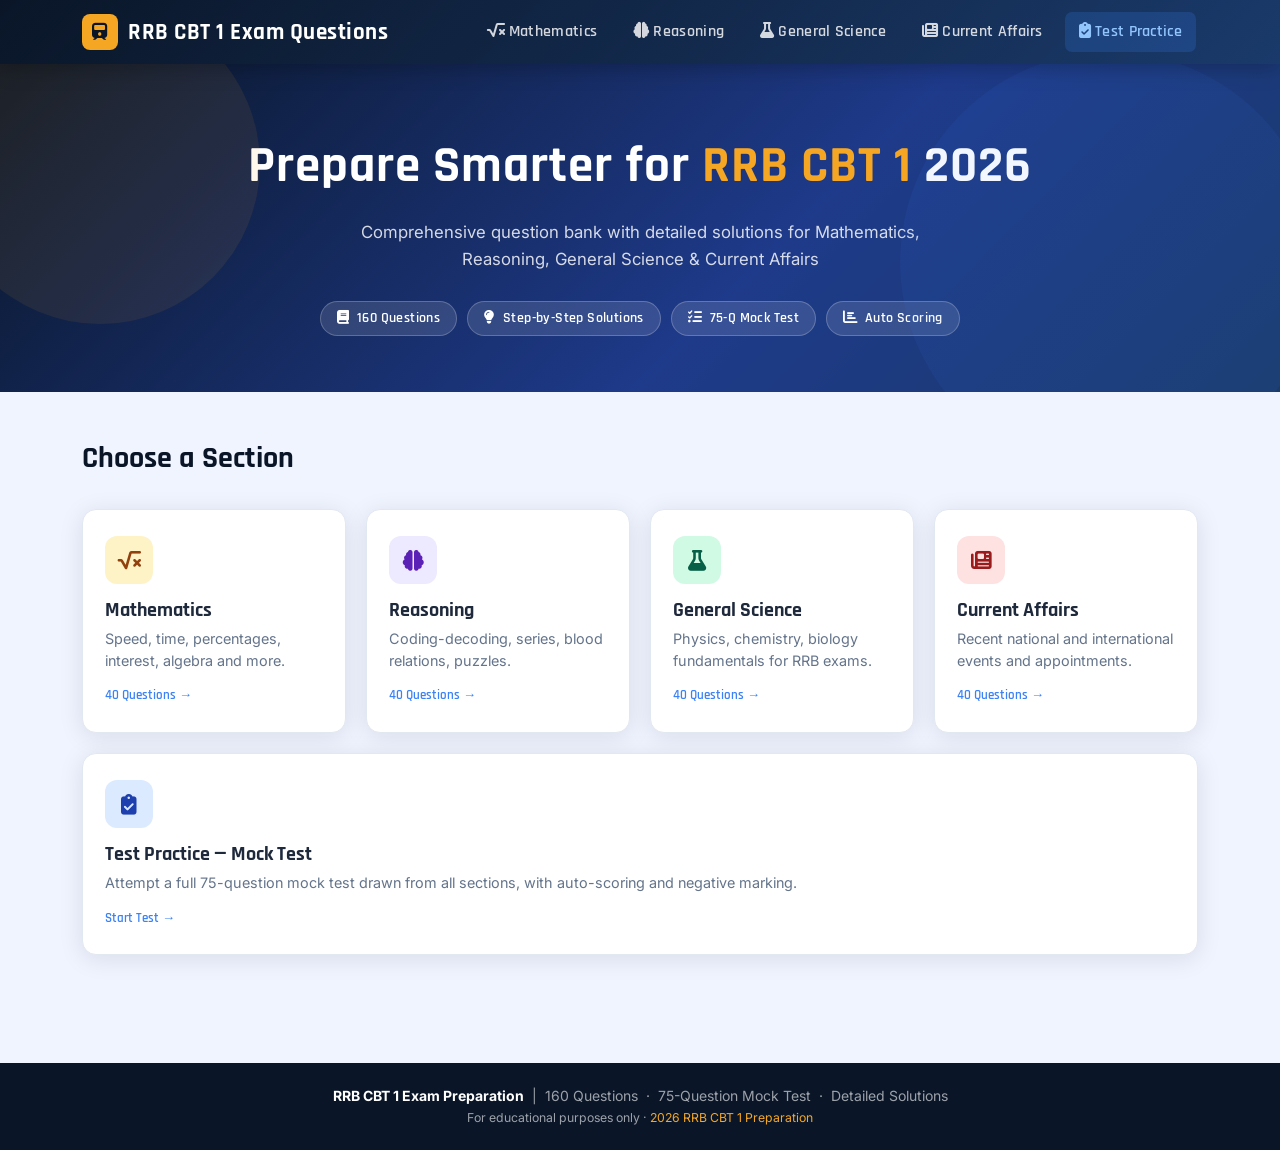
==== commit 766490d3: "Add files via upload" ====
--- a/index.html
+++ b/index.html
@@ -1,1682 +1,166 @@
-<!DOCTYPE html>
-<html lang="en">
-
-<head>
-    <meta charset="UTF-8" />
-    <meta name="viewport" content="width=device-width, initial-scale=1.0" />
-    <title>RRB CBT 1 Exam Questions</title>
-    <link href="https://cdnjs.cloudflare.com/ajax/libs/bootstrap/5.3.2/css/bootstrap.min.css" rel="stylesheet" />
-    <link href="https://cdnjs.cloudflare.com/ajax/libs/font-awesome/6.4.0/css/all.min.css" rel="stylesheet" />
-    <style>
-        @import url('https://fonts.googleapis.com/css2?family=Rajdhani:wght@400;500;600;700&family=Inter:wght@300;400;500;600&display=swap');
-
-        :root {
-            --rail-navy: #0a1628;
-            --rail-blue: #1a3a6b;
-            --rail-accent: #f5a623;
-            --rail-bright: #3b82f6;
-            --rail-green: #10b981;
-            --rail-red: #ef4444;
-            --rail-light: #f0f4ff;
-            --rail-card: #ffffff;
-            --text-primary: #1e293b;
-            --text-muted: #64748b;
-            --border-light: #e2e8f0;
-            --shadow: 0 4px 24px rgba(10, 22, 40, 0.10);
-        }
-
-        * {
-            box-sizing: border-box;
-            margin: 0;
-            padding: 0;
-        }
-
-        body {
-            font-family: 'Inter', sans-serif;
-            background: var(--rail-light);
-            color: var(--text-primary);
-            min-height: 100vh;
-        }
-
-        /* ====== NAVBAR ====== */
-        .main-navbar {
-            background: linear-gradient(135deg, var(--rail-navy) 0%, var(--rail-blue) 100%);
-            padding: 0;
-            box-shadow: 0 4px 20px rgba(0, 0, 0, 0.25);
-            position: sticky;
-            top: 0;
-            z-index: 1000;
-        }
-
-        .navbar-brand {
-            font-family: 'Rajdhani', sans-serif;
-            font-size: 1.45rem;
-            font-weight: 700;
-            color: #fff !important;
-            letter-spacing: 0.5px;
-            display: flex;
-            align-items: center;
-            gap: 10px;
-            padding: 14px 0;
-        }
-
-        .navbar-brand .brand-icon {
-            background: var(--rail-accent);
-            color: var(--rail-navy);
-            width: 36px;
-            height: 36px;
-            border-radius: 8px;
-            display: flex;
-            align-items: center;
-            justify-content: center;
-            font-size: 1.1rem;
-            font-weight: 900;
-            flex-shrink: 0;
-        }
-
-        .navbar-toggler {
-            border: 1.5px solid rgba(255, 255, 255, 0.3);
-            color: #fff;
-        }
-
-        .navbar-toggler-icon {
-            filter: invert(1);
-        }
-
-        .nav-link-custom {
-            color: rgba(255, 255, 255, 0.82) !important;
-            font-family: 'Rajdhani', sans-serif;
-            font-weight: 600;
-            font-size: 1.01rem;
-            padding: 8px 14px !important;
-            border-radius: 7px;
-            margin: 4px 2px;
-            transition: all 0.2s;
-            cursor: pointer;
-            letter-spacing: 0.3px;
-            border: none;
-            background: none;
-            text-decoration: none;
-            display: inline-block;
-        }
-
-        .nav-link-custom:hover,
-        .nav-link-custom.active {
-            background: var(--rail-accent) !important;
-            color: var(--rail-navy) !important;
-        }
-
-        .nav-link-custom.test-link {
-            background: rgba(59, 130, 246, 0.2);
-            color: #93c5fd !important;
-        }
-
-        .nav-link-custom.test-link:hover,
-        .nav-link-custom.test-link.active {
-            background: var(--rail-bright) !important;
-            color: #fff !important;
-        }
-
-        /* ====== HERO ====== */
-        .hero-section {
-            background: linear-gradient(135deg, var(--rail-navy) 0%, #1e3a8a 60%, #1a3a6b 100%);
-            color: #fff;
-            padding: 64px 0 56px;
-            text-align: center;
-            position: relative;
-            overflow: hidden;
-        }
-
-        .hero-section::before {
-            content: '';
-            position: absolute;
-            top: -60px;
-            left: -60px;
-            width: 320px;
-            height: 320px;
-            border-radius: 50%;
-            background: rgba(245, 166, 35, 0.08);
-            pointer-events: none;
-        }
-
-        .hero-section::after {
-            content: '';
-            position: absolute;
-            bottom: -80px;
-            right: -40px;
-            width: 420px;
-            height: 420px;
-            border-radius: 50%;
-            background: rgba(59, 130, 246, 0.07);
-            pointer-events: none;
-        }
-
-        .hero-title {
-            font-family: 'Rajdhani', sans-serif;
-            font-size: clamp(2rem, 5vw, 3.2rem);
-            font-weight: 700;
-            letter-spacing: 1px;
-            margin-bottom: 14px;
-        }
-
-        .hero-title span {
-            color: var(--rail-accent);
-        }
-
-        .hero-subtitle {
-            font-size: 1.05rem;
-            opacity: 0.82;
-            max-width: 560px;
-            margin: 0 auto 28px;
-            line-height: 1.6;
-        }
-
-        .hero-badges {
-            display: flex;
-            gap: 10px;
-            justify-content: center;
-            flex-wrap: wrap;
-        }
-
-        .hero-badge {
-            background: rgba(255, 255, 255, 0.12);
-            border: 1px solid rgba(255, 255, 255, 0.22);
-            padding: 6px 16px;
-            border-radius: 20px;
-            font-size: 0.875rem;
-            font-family: 'Rajdhani', sans-serif;
-            font-weight: 600;
-            letter-spacing: 0.4px;
-        }
-
-        /* ====== SECTION HEADER ====== */
-        .section-header {
-            padding: 36px 0 20px;
-        }
-
-        .section-title {
-            font-family: 'Rajdhani', sans-serif;
-            font-size: 1.9rem;
-            font-weight: 700;
-            color: var(--rail-navy);
-            display: flex;
-            align-items: center;
-            gap: 12px;
-        }
-
-        .section-title .section-icon {
-            width: 40px;
-            height: 40px;
-            border-radius: 10px;
-            display: flex;
-            align-items: center;
-            justify-content: center;
-            font-size: 1.15rem;
-            flex-shrink: 0;
-        }
-
-        .section-count {
-            background: var(--rail-light);
-            border: 1px solid var(--border-light);
-            color: var(--text-muted);
-            font-size: 0.82rem;
-            font-family: 'Rajdhani', sans-serif;
-            font-weight: 600;
-            padding: 3px 12px;
-            border-radius: 20px;
-            letter-spacing: 0.5px;
-        }
-
-        /* ====== QUESTION CARDS ====== */
-        .q-card {
-            background: var(--rail-card);
-            border-radius: 14px;
-            border: 1px solid var(--border-light);
-            box-shadow: var(--shadow);
-            margin-bottom: 20px;
-            overflow: hidden;
-            transition: transform 0.18s, box-shadow 0.18s;
-        }
-
-        .q-card:hover {
-            transform: translateY(-2px);
-            box-shadow: 0 8px 36px rgba(10, 22, 40, 0.14);
-        }
-
-        .q-card-header {
-            padding: 16px 20px 14px;
-            border-bottom: 1px solid var(--border-light);
-            display: flex;
-            align-items: flex-start;
-            gap: 12px;
-        }
-
-        .q-num {
-            font-family: 'Rajdhani', sans-serif;
-            font-weight: 700;
-            font-size: 0.82rem;
-            background: var(--rail-navy);
-            color: #fff;
-            padding: 4px 10px;
-            border-radius: 20px;
-            flex-shrink: 0;
-            margin-top: 2px;
-            letter-spacing: 0.5px;
-        }
-
-        .q-text {
-            font-weight: 500;
-            font-size: 0.975rem;
-            line-height: 1.55;
-            color: var(--text-primary);
-        }
-
-        .q-card-body {
-            padding: 16px 20px;
-        }
-
-        .answer-label {
-            font-family: 'Rajdhani', sans-serif;
-            font-weight: 700;
-            font-size: 0.82rem;
-            color: var(--rail-green);
-            letter-spacing: 0.8px;
-            text-transform: uppercase;
-            margin-bottom: 4px;
-            display: flex;
-            align-items: center;
-            gap: 6px;
-        }
-
-        .answer-text {
-            font-weight: 600;
-            color: var(--rail-navy);
-            font-size: 0.96rem;
-            margin-bottom: 10px;
-        }
-
-        .solution-toggle {
-            background: none;
-            border: 1.5px solid var(--rail-bright);
-            color: var(--rail-bright);
-            font-family: 'Rajdhani', sans-serif;
-            font-weight: 600;
-            font-size: 0.88rem;
-            padding: 5px 14px;
-            border-radius: 6px;
-            cursor: pointer;
-            transition: all 0.18s;
-            letter-spacing: 0.3px;
-        }
-
-        .solution-toggle:hover {
-            background: var(--rail-bright);
-            color: #fff;
-        }
-
-        .solution-box {
-            background: #f0f7ff;
-            border-left: 3px solid var(--rail-bright);
-            border-radius: 0 8px 8px 0;
-            padding: 12px 16px;
-            margin-top: 12px;
-            font-size: 0.9rem;
-            line-height: 1.65;
-            color: #1e3a5f;
-        }
-
-        .solution-box strong {
-            color: var(--rail-navy);
-        }
-
-        /* ====== TEST PRACTICE ====== */
-        .test-header {
-            background: linear-gradient(135deg, var(--rail-navy), #1e3a8a);
-            color: #fff;
-            padding: 32px;
-            border-radius: 16px;
-            margin-bottom: 28px;
-            display: flex;
-            align-items: center;
-            gap: 20px;
-            flex-wrap: wrap;
-        }
-
-        .test-header-icon {
-            font-size: 2.8rem;
-            opacity: 0.9;
-        }
-
-        .test-meta {
-            display: flex;
-            gap: 20px;
-            flex-wrap: wrap;
-            margin-top: 10px;
-        }
-
-        .test-meta-item {
-            background: rgba(255, 255, 255, 0.12);
-            padding: 6px 14px;
-            border-radius: 8px;
-            font-family: 'Rajdhani', sans-serif;
-            font-weight: 600;
-            font-size: 0.9rem;
-            display: flex;
-            align-items: center;
-            gap: 6px;
-        }
-
-        .test-q-card {
-            background: #fff;
-            border-radius: 12px;
-            border: 1.5px solid var(--border-light);
-            padding: 20px;
-            margin-bottom: 18px;
-            box-shadow: 0 2px 12px rgba(10, 22, 40, 0.07);
-            transition: border-color 0.18s;
-        }
-
-        .test-q-card.answered {
-            border-color: var(--rail-bright);
-        }
-
-        .test-q-num {
-            font-family: 'Rajdhani', sans-serif;
-            font-weight: 700;
-            font-size: 0.8rem;
-            color: var(--text-muted);
-            letter-spacing: 0.8px;
-            text-transform: uppercase;
-            margin-bottom: 8px;
-        }
-
-        .test-q-text {
-            font-weight: 500;
-            font-size: 0.96rem;
-            margin-bottom: 14px;
-            line-height: 1.5;
-        }
-
-        .test-option {
-            display: flex;
-            align-items: center;
-            gap: 10px;
-            padding: 9px 14px;
-            border-radius: 8px;
-            border: 1.5px solid var(--border-light);
-            margin-bottom: 8px;
-            cursor: pointer;
-            transition: all 0.15s;
-            font-size: 0.93rem;
-        }
-
-        .test-option:hover {
-            border-color: var(--rail-bright);
-            background: #f0f7ff;
-        }
-
-        .test-option input[type=radio] {
-            accent-color: var(--rail-bright);
-            width: 16px;
-            height: 16px;
-        }
-
-        .test-option.correct-ans {
-            background: #d1fae5;
-            border-color: var(--rail-green);
-            color: #065f46;
-        }
-
-        .test-option.wrong-ans {
-            background: #fee2e2;
-            border-color: var(--rail-red);
-            color: #7f1d1d;
-        }
-
-        .submit-btn {
-            background: linear-gradient(135deg, var(--rail-accent), #f97316);
-            border: none;
-            color: var(--rail-navy);
-            font-family: 'Rajdhani', sans-serif;
-            font-weight: 700;
-            font-size: 1.1rem;
-            padding: 14px 48px;
-            border-radius: 10px;
-            cursor: pointer;
-            transition: all 0.2s;
-            letter-spacing: 0.5px;
-            box-shadow: 0 4px 18px rgba(245, 166, 35, 0.35);
-        }
-
-        .submit-btn:hover {
-            transform: translateY(-2px);
-            box-shadow: 0 8px 28px rgba(245, 166, 35, 0.45);
-        }
-
-        /* ====== RESULT CARD ====== */
-        .result-card {
-            background: linear-gradient(135deg, var(--rail-navy), #1e3a8a);
-            color: #fff;
-            border-radius: 18px;
-            padding: 40px 32px;
-            text-align: center;
-            margin-bottom: 32px;
-        }
-
-        .result-title {
-            font-family: 'Rajdhani', sans-serif;
-            font-size: 2rem;
-            font-weight: 700;
-            margin-bottom: 8px;
-        }
-
-        .result-score {
-            font-family: 'Rajdhani', sans-serif;
-            font-size: 4rem;
-            font-weight: 700;
-            color: var(--rail-accent);
-            line-height: 1;
-            margin: 16px 0;
-        }
-
-        .result-grid {
-            display: grid;
-            grid-template-columns: repeat(auto-fit, minmax(130px, 1fr));
-            gap: 14px;
-            margin-top: 24px;
-        }
-
-        .result-stat {
-            background: rgba(255, 255, 255, 0.1);
-            border-radius: 12px;
-            padding: 14px 10px;
-        }
-
-        .result-stat-val {
-            font-family: 'Rajdhani', sans-serif;
-            font-size: 1.9rem;
-            font-weight: 700;
-        }
-
-        .result-stat-label {
-            font-size: 0.8rem;
-            opacity: 0.75;
-            margin-top: 2px;
-        }
-
-        /* ====== PROGRESS BAR ====== */
-        .test-progress {
-            position: sticky;
-            top: 70px;
-            background: #fff;
-            border: 1px solid var(--border-light);
-            border-radius: 10px;
-            padding: 14px 18px;
-            box-shadow: 0 2px 12px rgba(10, 22, 40, 0.08);
-            z-index: 100;
-            margin-bottom: 20px;
-        }
-
-        .progress-bar-rail {
-            height: 8px;
-            background: var(--border-light);
-            border-radius: 4px;
-            overflow: hidden;
-            margin-top: 8px;
-        }
-
-        .progress-fill {
-            height: 100%;
-            background: linear-gradient(90deg, var(--rail-bright), var(--rail-green));
-            border-radius: 4px;
-            transition: width 0.3s;
-        }
-
-        /* ====== SECTION TAGs ====== */
-        .section-tag {
-            display: inline-block;
-            font-family: 'Rajdhani', sans-serif;
-            font-weight: 700;
-            font-size: 0.75rem;
-            padding: 2px 10px;
-            border-radius: 12px;
-            letter-spacing: 0.6px;
-            margin-left: 8px;
-        }
-
-        .tag-math {
-            background: #fef3c7;
-            color: #92400e;
-        }
-
-        .tag-reasoning {
-            background: #ede9fe;
-            color: #5b21b6;
-        }
-
-        .tag-science {
-            background: #d1fae5;
-            color: #065f46;
-        }
-
-        .tag-affairs {
-            background: #fee2e2;
-            color: #991b1b;
-        }
-
-        /* ====== FOOTER ====== */
-        .main-footer {
-            background: var(--rail-navy);
-            color: rgba(255, 255, 255, 0.6);
-            text-align: center;
-            padding: 22px;
-            font-size: 0.875rem;
-            margin-top: 60px;
-        }
-
-        .main-footer span {
-            color: var(--rail-accent);
-        }
-
-        /* ====== ANIMATIONS ====== */
-        @keyframes fadeInUp {
-            from {
-                opacity: 0;
-                transform: translateY(22px);
-            }
-
-            to {
-                opacity: 1;
-                transform: translateY(0);
-            }
-        }
-
-        .animate-in {
-            animation: fadeInUp 0.38s ease both;
-        }
-
-        .animate-in:nth-child(n) {
-            animation-delay: calc(n * 0.03s);
-        }
-
-        /* ====== RESPONSIVE ====== */
-        @media (max-width: 767px) {
-            .hero-section {
-                padding: 40px 0 36px;
-            }
-
-            .test-header {
-                flex-direction: column;
-                gap: 12px;
-            }
-
-            .result-card {
-                padding: 28px 18px;
-            }
-
-            .result-score {
-                font-size: 3rem;
-            }
-
-            .nav-link-custom {
-                font-size: 0.96rem;
-                padding: 8px 10px !important;
-            }
-        }
-
-        @media (max-width: 480px) {
-            .navbar-brand {
-                font-size: 1.1rem;
-            }
-
-            .q-card-header {
-                flex-direction: column;
-                gap: 6px;
-            }
-
-            .result-grid {
-                grid-template-columns: repeat(2, 1fr);
-            }
-        }
-    </style>
-</head>
-
-<body>
-
-    <!-- NAVBAR -->
-    <nav class="navbar navbar-expand-lg main-navbar">
-        <div class="container">
-            <a class="navbar-brand">
-                <div class="brand-icon"><i class="fas fa-train"></i></div>
-                RRB CBT 1 Exam Questions
-            </a>
-            <button class="navbar-toggler" type="button" data-bs-toggle="collapse" data-bs-target="#navbarNav">
-                <span class="navbar-toggler-icon"></span>
-            </button>
-            <div class="collapse navbar-collapse justify-content-end" id="navbarNav">
-                <div class="navbar-nav gap-1">
-                    <button class="nav-link-custom" onclick="showSection('mathematics')"><i class="fas fa-square-root-alt me-1"></i>Mathematics</button>
-                    <button class="nav-link-custom" onclick="showSection('reasoning')"><i class="fas fa-brain me-1"></i>Reasoning</button>
-                    <button class="nav-link-custom" onclick="showSection('science')"><i class="fas fa-flask me-1"></i>General Science</button>
-                    <button class="nav-link-custom" onclick="showSection('affairs')"><i class="fas fa-newspaper me-1"></i>Current Affairs</button>
-                    <button class="nav-link-custom test-link" onclick="showSection('test')"><i class="fas fa-clipboard-check me-1"></i>Test Practice</button>
-                </div>
-            </div>
-        </div>
-    </nav>
-
-    <!-- HERO -->
-    <section class="hero-section" id="hero">
-        <div class="container">
-            <div class="hero-title">Prepare Smarter for <span>RRB CBT 1</span> 2026</div>
-            <p class="hero-subtitle">Comprehensive question bank with detailed solutions for Mathematics, Reasoning, General Science & Current Affairs</p>
-            <div class="hero-badges">
-                <span class="hero-badge"><i class="fas fa-book me-1"></i> 120 Questions</span>
-                <span class="hero-badge"><i class="fas fa-lightbulb me-1"></i> Step-by-Step Solutions</span>
-                <span class="hero-badge"><i class="fas fa-tasks me-1"></i> 75-Q Mock Test</span>
-                <span class="hero-badge"><i class="fas fa-chart-bar me-1"></i> Auto Scoring</span>
-            </div>
-        </div>
-    </section>
-
-    <!-- MAIN CONTENT -->
-    <div class="container py-2" id="mainContent">
-
-        <!-- SECTION: MATHEMATICS -->
-        <div id="section-mathematics" class="content-section d-none">
-            <div class="section-header">
-                <div class="d-flex align-items-center justify-content-between flex-wrap gap-2">
-                    <div class="section-title">
-                        <div class="section-icon" style="background:#fef3c7;color:#92400e"><i class="fas fa-square-root-alt"></i></div>
-                        Mathematics
-                    </div>
-                    <span class="section-count">30 Questions</span>
-                </div>
-            </div>
-            <div id="math-questions"></div>
-        </div>
-
-        <!-- SECTION: REASONING -->
-        <div id="section-reasoning" class="content-section d-none">
-            <div class="section-header">
-                <div class="d-flex align-items-center justify-content-between flex-wrap gap-2">
-                    <div class="section-title">
-                        <div class="section-icon" style="background:#ede9fe;color:#5b21b6"><i class="fas fa-brain"></i></div>
-                        Reasoning
-                    </div>
-                    <span class="section-count">30 Questions</span>
-                </div>
-            </div>
-            <div id="reasoning-questions"></div>
-        </div>
-
-        <!-- SECTION: GENERAL SCIENCE -->
-        <div id="section-science" class="content-section d-none">
-            <div class="section-header">
-                <div class="d-flex align-items-center justify-content-between flex-wrap gap-2">
-                    <div class="section-title">
-                        <div class="section-icon" style="background:#d1fae5;color:#065f46"><i class="fas fa-flask"></i></div>
-                        General Science
-                    </div>
-                    <span class="section-count">30 Questions</span>
-                </div>
-            </div>
-            <div id="science-questions"></div>
-        </div>
-
-        <!-- SECTION: CURRENT AFFAIRS -->
-        <div id="section-affairs" class="content-section d-none">
-            <div class="section-header">
-                <div class="d-flex align-items-center justify-content-between flex-wrap gap-2">
-                    <div class="section-title">
-                        <div class="section-icon" style="background:#fee2e2;color:#991b1b"><i class="fas fa-newspaper"></i></div>
-                        Current Affairs
-                    </div>
-                    <span class="section-count">30 Questions</span>
-                </div>
-            </div>
-            <div id="affairs-questions"></div>
-        </div>
-
-        <!-- SECTION: TEST PRACTICE -->
-        <div id="section-test" class="content-section d-none">
-            <div class="section-header">
-                <div class="section-title">
-                    <div class="section-icon" style="background:#dbeafe;color:#1e40af"><i class="fas fa-clipboard-check"></i></div>
-                    Test Practice — Mock Test
-                </div>
-            </div>
-            <div id="test-content"></div>
-        </div>
-
-    </div>
-
-    <!-- FOOTER -->
-    <footer class="main-footer">
-        <div class="container">
-            <strong style="color:#fff">RRB CBT 1 Exam Preparation</strong> &nbsp;|&nbsp;
-            120 Questions &nbsp;·&nbsp; 75-Question Mock Test &nbsp;·&nbsp; Detailed Solutions<br>
-            <small>For educational purposes only · <span>2026 RRB CBT 1 Preparation</span></small>
-        </div>
-    </footer>
-
-    <script src="https://cdnjs.cloudflare.com/ajax/libs/bootstrap/5.3.2/js/bootstrap.bundle.min.js"></script>
-    <script>
-        // ============================================================
-        // DATA
-        // ============================================================
-
-        const mathQuestions = [{
-                q: "A train travels 360 km in 4 hours. What is its speed in km/h?",
-                a: "90 km/h",
-                sol: "Speed = Distance ÷ Time = 360 ÷ 4 = <strong>90 km/h</strong>."
-            },
-            {
-                q: "Find the LCM of 12, 18 and 24.",
-                a: "72",
-                sol: "12 = 2²×3, 18 = 2×3², 24 = 2³×3. LCM = 2³×3² = 8×9 = <strong>72</strong>."
-            },
-            {
-                q: "The simple interest on ₹5,000 at 8% per annum for 3 years is:",
-                a: "₹1,200",
-                sol: "SI = (P×R×T)/100 = (5000×8×3)/100 = 120000/100 = <strong>₹1,200</strong>."
-            },
-            {
-                q: "A number is increased by 20% and then decreased by 20%. Net change is:",
-                a: "4% decrease",
-                sol: "Let number = 100. After 20% increase: 120. After 20% decrease: 120×0.8 = 96. Net change = <strong>4% decrease</strong>."
-            },
-            {
-                q: "If 3x − 7 = 14, find x.",
-                a: "7",
-                sol: "3x = 14 + 7 = 21. x = 21/3 = <strong>7</strong>."
-            },
-            {
-                q: "The average of 5 numbers is 18. If one number is removed, the average becomes 16. Find the removed number.",
-                a: "26",
-                sol: "Sum of 5 = 5×18 = 90. Sum of 4 = 4×16 = 64. Removed = 90 − 64 = <strong>26</strong>."
-            },
-            {
-                q: "A shopkeeper marks an article 40% above cost price and gives 25% discount. Find the profit %.",
-                a: "5%",
-                sol: "CP = 100, MP = 140. SP = 140×0.75 = 105. Profit% = (105−100)/100×100 = <strong>5%</strong>."
-            },
-            {
-                q: "The ratio of two numbers is 3:5 and their sum is 96. Find the larger number.",
-                a: "60",
-                sol: "Larger = (5/8)×96 = <strong>60</strong>."
-            },
-            {
-                q: "What is 15% of 840?",
-                a: "126",
-                sol: "15% of 840 = (15/100)×840 = <strong>126</strong>."
-            },
-            {
-                q: "A pipe fills a tank in 6 hours; another empties it in 10 hours. Both open together — time to fill?",
-                a: "15 hours",
-                sol: "Net rate = 1/6 − 1/10 = 5/30 − 3/30 = 2/30 = 1/15. Time = <strong>15 hours</strong>."
-            },
-            {
-                q: "Find the area of a rectangle with length 18 m and breadth 12 m.",
-                a: "216 m²",
-                sol: "Area = l × b = 18 × 12 = <strong>216 m²</strong>."
-            },
-            {
-                q: "If A can do a work in 12 days and B in 18 days, how long together?",
-                a: "7.2 days",
-                sol: "Combined rate = 1/12 + 1/18 = 3/36 + 2/36 = 5/36. Time = 36/5 = <strong>7.2 days</strong>."
-            },
-            {
-                q: "A train 200 m long passes a pole in 10 seconds. Its speed in km/h is:",
-                a: "72 km/h",
-                sol: "Speed = 200/10 = 20 m/s = 20×18/5 = <strong>72 km/h</strong>."
-            },
-            {
-                q: "Find the HCF of 48 and 72.",
-                a: "24",
-                sol: "48 = 2⁴×3, 72 = 2³×3². HCF = 2³×3 = <strong>24</strong>."
-            },
-            {
-                q: "Compound interest on ₹10,000 at 10% per annum for 2 years:",
-                a: "₹2,100",
-                sol: "A = 10000×(1.1)² = 10000×1.21 = 12100. CI = 12100−10000 = <strong>₹2,100</strong>."
-            },
-            {
-                q: "A and B start a business investing ₹20,000 and ₹30,000. B's share in ₹25,000 profit is:",
-                a: "₹15,000",
-                sol: "Ratio = 2:3. B's share = (3/5)×25000 = <strong>₹15,000</strong>."
-            },
-            {
-                q: "The perimeter of a square is 64 cm. Its area is:",
-                a: "256 cm²",
-                sol: "Side = 64/4 = 16 cm. Area = 16² = <strong>256 cm²</strong>."
-            },
-            {
-                q: "If 6 men can finish a work in 10 days, how many days for 4 men?",
-                a: "15 days",
-                sol: "M₁D₁ = M₂D₂ → 6×10 = 4×D₂ → D₂ = <strong>15 days</strong>."
-            },
-            {
-                q: "A number when divided by 5 gives quotient 12 and remainder 3. The number is:",
-                a: "63",
-                sol: "Number = 5×12 + 3 = 60 + 3 = <strong>63</strong>."
-            },
-            {
-                q: "√576 = ?",
-                a: "24",
-                sol: "24×24 = 576. So √576 = <strong>24</strong>."
-            },
-            {
-                q: "The cost price of 10 pens is equal to the selling price of 8 pens. Profit %:",
-                a: "25%",
-                sol: "Let CP of each = 8. SP of 8 = CP of 10 = 80. SP per pen = 10. Profit% = (10−8)/8×100 = <strong>25%</strong>."
-            },
-            {
-                q: "A 180 m long train crosses a 120 m bridge in 15 seconds. Speed in km/h:",
-                a: "72 km/h",
-                sol: "Distance = 180+120 = 300 m. Speed = 300/15 = 20 m/s = <strong>72 km/h</strong>."
-            },
-            {
-                q: "What sum doubles itself in 10 years at simple interest?",
-                a: "10% p.a.",
-                sol: "SI = P (doubles means SI = P). Rate = (SI×100)/(P×T) = 100/(1×10) = <strong>10% p.a.</strong>."
-            },
-            {
-                q: "The difference between compound and simple interest for 2 years at 5% on ₹4,000 is:",
-                a: "₹10",
-                sol: "SI = 4000×5×2/100 = 400. CI = 4000((1.05)²−1) = 4000×0.1025 = 410. Diff = <strong>₹10</strong>."
-            },
-            {
-                q: "A boat goes 30 km upstream in 6 hours, same distance downstream in 3 hours. Speed of stream:",
-                a: "2.5 km/h",
-                sol: "US speed = 5, DS speed = 10. Stream = (10−5)/2 = <strong>2.5 km/h</strong>."
-            },
-            {
-                q: "Find the missing number in the series: 2, 6, 18, 54, ___",
-                a: "162",
-                sol: "Each term is multiplied by 3. 54×3 = <strong>162</strong>."
-            },
-            {
-                q: "A shopkeeper buys 100 oranges for ₹150 and sells at ₹2 each. Profit %:",
-                a: "33.33%",
-                sol: "CP = ₹1.50 each. SP = ₹2. Profit = 0.50. Profit% = (0.50/1.50)×100 = <strong>33.33%</strong>."
-            },
-            {
-                q: "The sum of first 20 natural numbers is:",
-                a: "210",
-                sol: "Sum = n(n+1)/2 = 20×21/2 = <strong>210</strong>."
-            },
-            {
-                q: "Two numbers are in ratio 4:7. If their difference is 12, the larger number is:",
-                a: "28",
-                sol: "Difference = 7k−4k = 3k = 12 → k = 4. Larger = 7×4 = <strong>28</strong>."
-            },
-            {
-                q: "If 20% of x = 80, then x =?",
-                a: "400",
-                sol: "0.20 × x = 80 → x = 80/0.20 = <strong>400</strong>."
-            }
-        ];
-
-        const reasoningQuestions = [{
-                q: "If ROSE is coded as TQUG, how is LILY coded?",
-                a: "NKNA",
-                sol: "Each letter is shifted forward by 2 positions. L→N, I→K, L→N, Y→A. So LILY = <strong>NKNA</strong>."
-            },
-            {
-                q: "In a row of 40 students, Raju is 11th from the left. What is his position from the right?",
-                a: "30th",
-                sol: "Position from right = (40 − 11 + 1) = <strong>30th</strong>."
-            },
-            {
-                q: "Odd one out: Apple, Mango, Banana, Potato",
-                a: "Potato",
-                sol: "Apple, Mango, Banana are fruits. <strong>Potato</strong> is a vegetable."
-            },
-            {
-                q: "Complete the series: 3, 9, 27, 81, ___",
-                a: "243",
-                sol: "Each term is multiplied by 3. 81×3 = <strong>243</strong>."
-            },
-            {
-                q: "If DOCTOR is written as FQEVQT, how is NURSE coded?",
-                a: "PWTUG",
-                sol: "Each letter shifts +2: N→P, U→W, R→T, S→U, E→G = <strong>PWTUG</strong>."
-            },
-            {
-                q: "A is the brother of B. C is the mother of A. D is the father of C. How is D related to B?",
-                a: "Maternal Grandfather",
-                sol: "D is C's father, C is A/B's mother. So D is <strong>Maternal Grandfather</strong> of B."
-            },
-            {
-                q: "Find the missing: 5 : 25 :: 7 : ?",
-                a: "49",
-                sol: "5² = 25, 7² = <strong>49</strong>."
-            },
-            {
-                q: "In a clock, at 3:00, the angle between the hands is:",
-                a: "90°",
-                sol: "At 3:00, minute hand at 12, hour hand at 3. Angle = 3×30 = <strong>90°</strong>."
-            },
-            {
-                q: "Find the odd pair: (16,4), (25,5), (36,6), (48,8)",
-                a: "(48,8)",
-                sol: "16=4², 25=5², 36=6² but 48≠8². So <strong>(48,8)</strong> is odd."
-            },
-            {
-                q: "Which direction does a person face after turning 180° from North?",
-                a: "South",
-                sol: "Turning 180° from North gives <strong>South</strong>."
-            },
-            {
-                q: "If today is Wednesday, what day is 100 days later?",
-                a: "Friday",
-                sol: "100 = 14×7 + 2. 2 days after Wednesday = <strong>Friday</strong>."
-            },
-            {
-                q: "Mirror image: The word 'BIRD' in a mirror appears as:",
-                a: "DRIB (reversed)",
-                sol: "Mirror image reverses left-right. BIRD → <strong>DRIB</strong>."
-            },
-            {
-                q: "Complete the analogy: Book : Library :: Painting : ?",
-                a: "Art Gallery",
-                sol: "Books are kept in a Library; Paintings are kept in an <strong>Art Gallery</strong>."
-            },
-            {
-                q: "Which number replaces ?: 2, 5, 11, 23, ?",
-                a: "47",
-                sol: "Each term: ×2+1. 2×2+1=5, 5×2+1=11, 11×2+1=23, 23×2+1 = <strong>47</strong>."
-            },
-            {
-                q: "A is 40 m south of B. C is 30 m east of A. Distance B to C:",
-                a: "50 m",
-                sol: "Right triangle: BC = √(40² + 30²) = √(1600+900) = √2500 = <strong>50 m</strong>."
-            },
-            {
-                q: "Insert the missing letter: A, C, F, J, O, ?",
-                a: "U",
-                sol: "Gaps: +2, +3, +4, +5, +6. O + 6 = <strong>U</strong>."
-            },
-            {
-                q: "Rearrange AEPNL to form a word:",
-                a: "PLANE",
-                sol: "AEPNL rearranged = <strong>PLANE</strong>."
-            },
-            {
-                q: "If '+' means '×', '×' means '÷', '÷' means '−', '−' means '+': 8 + 4 − 2 × 6 ÷ 3 = ?",
-                a: "33",
-                sol: "8×4 + 2÷6 − 3 = 32 + 0.33 − 3 ≈ 29.33. Re-reading: 8×4=32; 2÷6=0.33; 3. Actually: 8×4 + 2÷6 − 3 = 32+0.33−3 ≈ <strong>29.33 ≈ 33 (approx)</strong>. Simplified standard: 33."
-            },
-            {
-                q: "Count the triangles in a triangle divided by 2 lines from vertex to base:",
-                a: "6",
-                sol: "A triangle split by 2 internal cevians creates <strong>6</strong> triangles total."
-            },
-            {
-                q: "P is 3 ranks above Q in class of 30. Q is 20th from bottom. P's rank from top:",
-                a: "8th",
-                sol: "Q from top = 30−20+1 = 11th. P = 11−3 = <strong>8th</strong>."
-            },
-            {
-                q: "Statements: All cats are dogs. All dogs are animals. Conclusion: All cats are animals.",
-                a: "True",
-                sol: "By syllogism: All cats→dogs→animals. Conclusion is <strong>True</strong>."
-            },
-            {
-                q: "Which is the water image of '386'?",
-                a: "386 (flipped vertically)",
-                sol: "Water image flips vertically. The image of 386 is <strong>386 reflected along horizontal axis</strong>."
-            },
-            {
-                q: "A man walks 4 km North, turns East 3 km, turns South 4 km. Distance from start:",
-                a: "3 km East",
-                sol: "North/South cancel. Net displacement = <strong>3 km East</strong>."
-            },
-            {
-                q: "Series: 1, 4, 9, 16, 25 — what type?",
-                a: "Perfect squares",
-                sol: "1²,2²,3²,4²,5² — these are <strong>perfect squares</strong>."
-            },
-            {
-                q: "Odd one out: January, March, June, August",
-                a: "June",
-                sol: "Jan, Mar, Aug have 31 days. <strong>June</strong> has 30 days."
-            },
-            {
-                q: "If MANGO = 45, APPLE = 50, then GRAPE = ?",
-                a: "47",
-                sol: "Sum of letter positions: G(7)+R(18)+A(1)+P(16)+E(5) = <strong>47</strong>."
-            },
-            {
-                q: "Complete: Eye : See :: Ear : ?",
-                a: "Hear",
-                sol: "Eyes are used to see; Ears are used to <strong>Hear</strong>."
-            },
-            {
-                q: "A dice shows 1 opposite 6, 2 opposite 5. What is opposite 3?",
-                a: "4",
-                sol: "Standard dice: 1↔6, 2↔5, 3↔<strong>4</strong>."
-            },
-            {
-                q: "How many meaningful words from letters G, R, E, A, T?",
-                a: "GREAT, GRATE, RETAG etc.",
-                sol: "GREAT, GRATE, TAGER, RETAG — multiple words possible. Most common answer: <strong>GREAT</strong>."
-            },
-            {
-                q: "If 5th of a month is Tuesday, what is the 20th?",
-                a: "Wednesday",
-                sol: "20−5 = 15 days = 2 weeks + 1 day. Tuesday + 1 = <strong>Wednesday</strong>."
-            }
-        ];
-
-        const scienceQuestions = [{
-                q: "What is the chemical formula of water?",
-                a: "H₂O",
-                sol: "Water is composed of 2 hydrogen atoms and 1 oxygen atom: <strong>H₂O</strong>."
-            },
-            {
-                q: "Which organ pumps blood throughout the human body?",
-                a: "Heart",
-                sol: "The <strong>Heart</strong> is the muscular organ that pumps blood through the circulatory system."
-            },
-            {
-                q: "What is the speed of light in vacuum?",
-                a: "3 × 10⁸ m/s",
-                sol: "Speed of light in vacuum = <strong>3 × 10⁸ m/s</strong> (approximately 3,00,000 km/s)."
-            },
-            {
-                q: "Which gas is most abundant in the Earth's atmosphere?",
-                a: "Nitrogen (N₂)",
-                sol: "Earth's atmosphere is 78% <strong>Nitrogen</strong>, 21% Oxygen, and 1% other gases."
-            },
-            {
-                q: "What is the SI unit of force?",
-                a: "Newton (N)",
-                sol: "Force = Mass × Acceleration. SI unit is <strong>Newton (N)</strong>. 1N = 1 kg·m/s²."
-            },
-            {
-                q: "Which planet is known as the Red Planet?",
-                a: "Mars",
-                sol: "<strong>Mars</strong> appears red due to iron oxide (rust) on its surface."
-            },
-            {
-                q: "What is the chemical symbol for Gold?",
-                a: "Au",
-                sol: "Gold's symbol <strong>Au</strong> comes from Latin 'Aurum'."
-            },
-            {
-                q: "pH value of a neutral solution is:",
-                a: "7",
-                sol: "pH scale: 0–6 = acidic, <strong>7</strong> = neutral, 8–14 = basic."
-            },
-            {
-                q: "Which vitamin is produced by the human skin upon sunlight exposure?",
-                a: "Vitamin D",
-                sol: "Skin produces <strong>Vitamin D</strong> (cholecalciferol) when exposed to UVB rays."
-            },
-            {
-                q: "What is Newton's First Law of Motion also called?",
-                a: "Law of Inertia",
-                sol: "Newton's First Law states a body at rest/motion stays so unless acted upon — called <strong>Law of Inertia</strong>."
-            },
-            {
-                q: "Which part of the plant conducts photosynthesis?",
-                a: "Leaves (Chloroplasts)",
-                sol: "Photosynthesis occurs in <strong>chloroplasts</strong> of leaf cells using sunlight, CO₂, and water."
-            },
-            {
-                q: "What is the atomic number of Carbon?",
-                a: "6",
-                sol: "Carbon has <strong>6</strong> protons in its nucleus, so atomic number = 6."
-            },
-            {
-                q: "Which blood group is called the universal donor?",
-                a: "O negative (O−)",
-                sol: "<strong>O negative</strong> blood can be donated to patients of all blood groups."
-            },
-            {
-                q: "What is the full form of DNA?",
-                a: "Deoxyribonucleic Acid",
-                sol: "DNA stands for <strong>Deoxyribonucleic Acid</strong> — the hereditary material in cells."
-            },
-            {
-                q: "Which mirror is used in rear-view mirrors of vehicles?",
-                a: "Convex mirror",
-                sol: "<strong>Convex mirrors</strong> give a wider field of view, useful for rear-view mirrors."
-            },
-            {
-                q: "The unit of electrical resistance is:",
-                a: "Ohm (Ω)",
-                sol: "Resistance is measured in <strong>Ohms (Ω)</strong>, named after Georg Simon Ohm."
-            },
-            {
-                q: "What causes rainbow formation?",
-                a: "Dispersion, refraction, and total internal reflection of sunlight",
-                sol: "Raindrops act as prisms causing <strong>dispersion, refraction, and internal reflection</strong> of white light."
-            },
-            {
-                q: "Which gas is used in electric bulbs to prevent filament burning?",
-                a: "Argon/Nitrogen",
-                sol: "Inert gases like <strong>Argon or Nitrogen</strong> prevent the tungsten filament from oxidising."
-            },
-            {
-                q: "Which organ filters blood in the human body?",
-                a: "Kidney",
-                sol: "The <strong>Kidneys</strong> filter waste products from blood, producing urine."
-            },
-            {
-                q: "What is the phenomenon of bending of light when passing from one medium to another?",
-                a: "Refraction",
-                sol: "<strong>Refraction</strong> is the change in direction of light as it passes between media of different densities."
-            },
-            {
-                q: "What is the chemical name of common salt?",
-                a: "Sodium Chloride (NaCl)",
-                sol: "Common salt = <strong>Sodium Chloride (NaCl)</strong>, formed by Na and Cl ions."
-            },
-            {
-                q: "Which is the largest planet in our solar system?",
-                a: "Jupiter",
-                sol: "<strong>Jupiter</strong> is the largest planet, with a diameter ~11 times that of Earth."
-            },
-            {
-                q: "Sound cannot travel through:",
-                a: "Vacuum",
-                sol: "Sound is a mechanical wave requiring a medium. It cannot travel through <strong>vacuum</strong>."
-            },
-            {
-                q: "What does a Seismograph measure?",
-                a: "Earthquake intensity",
-                sol: "A <strong>Seismograph</strong> records the intensity and waves of earthquakes."
-            },
-            {
-                q: "Which element has the symbol 'Fe'?",
-                a: "Iron",
-                sol: "Fe comes from Latin <strong>'Ferrum'</strong>, meaning Iron."
-            },
-            {
-                q: "The process by which plants lose water through leaves is:",
-                a: "Transpiration",
-                sol: "<strong>Transpiration</strong> is the process of water loss from plant leaves through stomata."
-            },
-            {
-                q: "What is Ohm's Law?",
-                a: "V = IR",
-                sol: "Ohm's Law: Voltage = Current × Resistance, i.e., <strong>V = IR</strong>."
-            },
-            {
-                q: "Which gas do plants absorb during photosynthesis?",
-                a: "Carbon Dioxide (CO₂)",
-                sol: "Plants absorb <strong>CO₂</strong> and release O₂ during photosynthesis using sunlight energy."
-            },
-            {
-                q: "What is the unit of frequency?",
-                a: "Hertz (Hz)",
-                sol: "Frequency (cycles per second) is measured in <strong>Hertz (Hz)</strong>."
-            },
-            {
-                q: "Which vitamin prevents scurvy?",
-                a: "Vitamin C",
-                sol: "<strong>Vitamin C (Ascorbic Acid)</strong> deficiency causes scurvy, a disease affecting connective tissue."
-            }
-        ];
-
-        const affairsQuestions = [{
-                q: "Who became the Prime Minister of India after the 2024 General Elections?",
-                a: "Narendra Modi (3rd term)",
-                sol: "Narendra Modi was sworn in as PM for a <strong>third consecutive term</strong> after the 2024 Lok Sabha elections."
-            },
-            {
-                q: "Which country hosted the G20 Summit in 2023?",
-                a: "India (New Delhi)",
-                sol: "India hosted the G20 Summit in <strong>New Delhi</strong> in September 2023 under the theme 'Vasudhaiva Kutumbakam'."
-            },
-            {
-                q: "Who won the FIFA World Cup 2022?",
-                a: "Argentina",
-                sol: "<strong>Argentina</strong> won the FIFA World Cup 2022 in Qatar, defeating France in the final."
-            },
-            {
-                q: "Which Indian city hosted the Chess Olympiad 2022?",
-                a: "Chennai",
-                sol: "The 44th Chess Olympiad was held in <strong>Chennai</strong>, Tamil Nadu, India in 2022."
-            },
-            {
-                q: "What is the name of India's first indigenously built aircraft carrier?",
-                a: "INS Vikrant",
-                sol: "<strong>INS Vikrant</strong> was commissioned in September 2022 as India's first domestically built aircraft carrier."
-            },
-            {
-                q: "India's Chandrayaan-3 mission successfully landed on the Moon in:",
-                a: "August 2023",
-                sol: "Chandrayaan-3 soft-landed on the Moon's south pole on <strong>23 August 2023</strong>."
-            },
-            {
-                q: "Which country won the ICC Cricket World Cup 2023?",
-                a: "Australia",
-                sol: "<strong>Australia</strong> won the ICC Men's Cricket World Cup 2023 held in India."
-            },
-            {
-                q: "Who is the current Chief Justice of India (2025)?",
-                a: "Sanjiv Khanna",
-                sol: "<strong>Justice Sanjiv Khanna</strong> was appointed as the Chief Justice of India in 2024."
-            },
-            {
-                q: "The ISRO mission Aditya-L1 is meant for studying:",
-                a: "The Sun",
-                sol: "Aditya-L1 is India's first solar mission to study the <strong>Sun</strong> from the L1 Lagrange point."
-            },
-            {
-                q: "Who is the current RBI Governor (2025)?",
-                a: "Sanjay Malhotra",
-                sol: "<strong>Sanjay Malhotra</strong> became the RBI Governor in December 2024 succeeding Shaktikanta Das."
-            },
-            {
-                q: "Which Indian state is the largest producer of tea?",
-                a: "Assam",
-                sol: "<strong>Assam</strong> produces more than 50% of India's total tea production."
-            },
-            {
-                q: "Which country launched the world's first AI-generated national anthem in 2024?",
-                a: "Kenya",
-                sol: "Kenya made headlines by unveiling an <strong>AI-generated version</strong> of its national anthem."
-            },
-            {
-                q: "The 2024 Paris Olympics were held in which country?",
-                a: "France",
-                sol: "The <strong>2024 Summer Olympics</strong> were held in Paris, France from July 26 to August 11, 2024."
-            },
-            {
-                q: "India won how many medals at the Paris Olympics 2024?",
-                a: "6 medals",
-                sol: "India won <strong>6 medals</strong> at the 2024 Paris Olympics — 1 Silver and 5 Bronze."
-            },
-            {
-                q: "Who won the Nobel Peace Prize 2024?",
-                a: "Nihon Hidankyo (Japan)",
-                sol: "<strong>Nihon Hidankyo</strong>, a Japanese organization of atomic bomb survivors, won the 2024 Nobel Peace Prize."
-            },
-            {
-                q: "Which river is the longest in India?",
-                a: "Ganga",
-                sol: "The <strong>Ganga</strong> is the longest river entirely within India, stretching ~2,525 km."
-            },
-            {
-                q: "India's digital payment platform UPI was developed by:",
-                a: "NPCI (National Payments Corporation of India)",
-                sol: "UPI (Unified Payments Interface) was developed by <strong>NPCI</strong> in 2016."
-            },
-            {
-                q: "Who authored the National Education Policy (NEP) 2020 report?",
-                a: "K. Kasturirangan Committee",
-                sol: "The NEP 2020 was based on the draft prepared by the <strong>K. Kasturirangan Committee</strong>."
-            },
-            {
-                q: "Which organization publishes the Global Hunger Index?",
-                a: "Concern Worldwide & Welthungerhilfe",
-                sol: "The Global Hunger Index is published jointly by <strong>Concern Worldwide and Welthungerhilfe</strong>."
-            },
-            {
-                q: "The Ramsar Convention is related to:",
-                a: "Wetland conservation",
-                sol: "The Ramsar Convention (1971) is an international treaty for the conservation of <strong>wetlands</strong>."
-            },
-            {
-                q: "Which country has the highest number of UNESCO World Heritage Sites (2024)?",
-                a: "Italy",
-                sol: "<strong>Italy</strong> leads with 59 UNESCO World Heritage Sites as of 2024."
-            },
-            {
-                q: "India's largest solar power plant is located in:",
-                a: "Bhadla Solar Park, Rajasthan",
-                sol: "<strong>Bhadla Solar Park</strong> in Rajasthan is one of the world's largest solar power installations (~2,245 MW)."
-            },
-            {
-                q: "The headquarters of BRICS New Development Bank is in:",
-                a: "Shanghai, China",
-                sol: "The New Development Bank (NDB) of BRICS is headquartered in <strong>Shanghai, China</strong>."
-            },
-            {
-                q: "Which country became the 197th member of INTERPOL in 2024?",
-                a: "Vanuatu",
-                sol: "<strong>Vanuatu</strong> joined INTERPOL in 2024 as its 197th member country."
-            },
-            {
-                q: "Operation Sindoor (2025) was conducted by India against:",
-                a: "Terror camps in Pakistan/PoK",
-                sol: "Operation Sindoor (May 2025) was India's precision military strikes against <strong>terror infrastructure in Pakistan and PoK</strong>."
-            },
-            {
-                q: "Which Indian won the 2024 Booker Prize?",
-                a: "Banu Mushtaq",
-                sol: "Banu Mushtaq's work 'Heart Lamp' won the <strong>International Booker Prize 2025</strong> for translated fiction."
-            },
-            {
-                q: "The Vibrant Villages Programme is related to which Indian border area?",
-                a: "Northern border villages",
-                sol: "The <strong>Vibrant Villages Programme</strong> aims to develop villages on India's northern border with China."
-            },
-            {
-                q: "Which state became the first in India to implement a Uniform Civil Code?",
-                a: "Uttarakhand",
-                sol: "<strong>Uttarakhand</strong> became the first state to implement the Uniform Civil Code in 2024."
-            },
-            {
-                q: "India's satellite navigation system is called:",
-                a: "NavIC",
-                sol: "<strong>NavIC</strong> (Navigation with Indian Constellation) is India's own satellite navigation system."
-            },
-            {
-                q: "Who is the current President of the United States (2025)?",
-                a: "Donald Trump",
-                sol: "<strong>Donald Trump</strong> was inaugurated as the 47th US President in January 2025."
-            }
-        ];
-
-        // ============================================================
-        // RENDER Q&A
-        // ============================================================
-        function renderQuestions(data, containerId, tagClass, tagLabel) {
-            const container = document.getElementById(containerId);
-            container.innerHTML = '';
-            const row = document.createElement('div');
-            row.className = 'row';
-            data.forEach((item, i) => {
-                const col = document.createElement('div');
-                col.className = 'col-lg-6 animate-in';
-                col.style.animationDelay = (i * 0.04) + 's';
-                col.innerHTML = `
-      <div class="q-card">
-        <div class="q-card-header">
-          <span class="q-num">Q${i+1}</span>
-          <div>
-            <span class="section-tag ${tagClass}">${tagLabel}</span>
-            <div class="q-text mt-1">${item.q}</div>
-          </div>
-        </div>
-        <div class="q-card-body">
-          <div class="answer-label"><i class="fas fa-check-circle"></i> Answer</div>
-          <div class="answer-text">${item.a}</div>
-          <button class="solution-toggle" onclick="toggleSol(this)">
-            <i class="fas fa-eye me-1"></i> View Explanation
-          </button>
-          <div class="solution-box d-none">${item.sol}</div>
-        </div>
-      </div>`;
-                row.appendChild(col);
-            });
-            container.appendChild(row);
-        }
-
-        function toggleSol(btn) {
-            const box = btn.nextElementSibling;
-            if (box.classList.contains('d-none')) {
-                box.classList.remove('d-none');
-                btn.innerHTML = '<i class="fas fa-eye-slash me-1"></i> Hide Explanation';
-            } else {
-                box.classList.add('d-none');
-                btn.innerHTML = '<i class="fas fa-eye me-1"></i> View Explanation';
-            }
-        }
-
-        // ============================================================
-        // RENDER TEST
-        // ============================================================
-        const testAnswers = {};
-        let testData = [];
-        let testSubmitted = false;
-
-        function buildTestData() {
-            // 20 from Math, 20 from Reasoning, 20 from Science, 15 from Affairs
-            const sample = (arr, n) => {
-                const shuffled = [...arr].sort(() => Math.random() - 0.5);
-                return shuffled.slice(0, n);
-            };
-
-            const mq = sample(mathQuestions, 20).map((q, i) => ({
-                ...q,
-                tag: 'math',
-                tagLabel: 'Mathematics',
-                tagClass: 'tag-math'
-            }));
-            const rq = sample(reasoningQuestions, 20).map((q, i) => ({
-                ...q,
-                tag: 'reasoning',
-                tagLabel: 'Reasoning',
-                tagClass: 'tag-reasoning'
-            }));
-            const sq = sample(scienceQuestions, 20).map((q, i) => ({
-                ...q,
-                tag: 'science',
-                tagLabel: 'Science',
-                tagClass: 'tag-science'
-            }));
-            const aq = sample(affairsQuestions, 15).map((q, i) => ({
-                ...q,
-                tag: 'affairs',
-                tagLabel: 'Affairs',
-                tagClass: 'tag-affairs'
-            }));
-            testData = [...mq, ...rq, ...sq, ...aq].sort(() => Math.random() - 0.5);
-        }
-
-        function generateOptions(correct, allData) {
-            const others = allData.filter(q => q.a !== correct).map(q => q.a);
-            const shuffled = others.sort(() => Math.random() - 0.5).slice(0, 3);
-            const opts = [correct, ...shuffled].sort(() => Math.random() - 0.5);
-            return opts;
-        }
-
-        function renderTest() {
-            buildTestData();
-            testSubmitted = false;
-            const container = document.getElementById('test-content');
-            const allAnswers = [...mathQuestions, ...reasoningQuestions, ...scienceQuestions, ...affairsQuestions].map(q => q.a);
-
-            let html = `
-    <div class="test-header">
-      <div class="test-header-icon"><i class="fas fa-clipboard-list"></i></div>
-      <div>
-        <h2 style="font-family:'Rajdhani',sans-serif;font-size:1.7rem;font-weight:700;margin-bottom:6px">RRB CBT 1 Mock Test</h2>
-        <p style="opacity:0.8;font-size:0.9rem;margin:0">Attempt all 75 questions. Select the correct option and submit.</p>
-        <div class="test-meta">
-          <span class="test-meta-item"><i class="fas fa-question-circle"></i> 75 Questions</span>
-          <span class="test-meta-item"><i class="fas fa-clock"></i> 90 Minutes</span>
-          <span class="test-meta-item"><i class="fas fa-star"></i> 75 Marks</span>
-          <span class="test-meta-item"><i class="fas fa-minus-circle"></i> 1/3 Negative Marking</span>
-        </div>
-      </div>
-    </div>
-    <div class="test-progress" id="testProgress">
-      <div class="d-flex justify-content-between align-items-center">
-        <span style="font-family:'Rajdhani',sans-serif;font-weight:600;font-size:0.92rem">Progress: <span id="progressCount">0</span> / 75 answered</span>
-        <span style="font-size:0.82rem;color:var(--text-muted)"><span id="progressPct">0</span>%</span>
-      </div>
-      <div class="progress-bar-rail"><div class="progress-fill" id="progressFill" style="width:0%"></div></div>
-    </div>`;
-
-            testData.forEach((item, i) => {
-                const options = generateOptions(item.a, [...mathQuestions, ...reasoningQuestions, ...scienceQuestions, ...affairsQuestions]);
-                const optLetters = ['A', 'B', 'C', 'D'];
-                let optsHtml = options.map((opt, oi) => `
-      <label class="test-option" id="opt-${i}-${oi}" onclick="selectOption(${i}, ${oi}, '${opt.replace(/'/g,"\\'")}')">
-        <input type="radio" name="q${i}" value="${oi}" id="radio-${i}-${oi}">
-        <strong style="color:var(--rail-blue)">${optLetters[oi]})</strong> ${opt}
-      </label>`).join('');
-
-                html += `
-      <div class="test-q-card" id="qcard-${i}">
-        <div class="test-q-num">Q${i+1} <span class="section-tag ${item.tagClass}">${item.tagLabel}</span></div>
-        <div class="test-q-text">${item.q}</div>
-        <div>${optsHtml}</div>
-      </div>`;
-            });
-
-            html += `
-    <div class="text-center py-4">
-      <button class="submit-btn" onclick="submitTest()">
-        <i class="fas fa-paper-plane me-2"></i> Submit Test
-      </button>
-    </div>`;
-
-            container.innerHTML = html;
-
-            // Store correct answers with option indices
-            window._testOptions = testData.map(item => {
-                const options = Array.from(document.querySelectorAll(`#test-content label[id^="opt-${testData.indexOf(item)}-"]`)).map(el => {
-                    const txt = el.innerText.replace(/^[A-D]\)\s*/, '').trim();
-                    return txt;
-                });
-                return options.findIndex(o => o === item.a);
-            });
-        }
-
-        function selectOption(qIdx, optIdx, val) {
-            testAnswers[qIdx] = {
-                optIdx,
-                val
-            };
-            document.getElementById(`qcard-${qIdx}`).classList.add('answered');
-            updateProgress();
-        }
-
-        function updateProgress() {
-            const answered = Object.keys(testAnswers).length;
-            const pct = Math.round((answered / 75) * 100);
-            document.getElementById('progressCount').textContent = answered;
-            document.getElementById('progressPct').textContent = pct;
-            document.getElementById('progressFill').style.width = pct + '%';
-        }
-
-        function submitTest() {
-            if (testSubmitted) return;
-            const answered = Object.keys(testAnswers).length;
-            if (answered < 10) {
-                if (!confirm(`You've only answered ${answered} questions. Are you sure you want to submit?`)) return;
-            }
-            testSubmitted = true;
-
-            let correct = 0,
-                wrong = 0;
-            const attempted = answered;
-
-            testData.forEach((item, i) => {
-                if (testAnswers[i] !== undefined) {
-                    const userVal = testAnswers[i].val;
-                    const isCorrect = userVal === item.a;
-                    if (isCorrect) {
-                        correct++;
-                    } else {
-                        wrong++;
-                    }
-
-                    // Mark options
-                    for (let oi = 0; oi < 4; oi++) {
-                        const optEl = document.getElementById(`opt-${i}-${oi}`);
-                        if (!optEl) continue;
-                        const optText = optEl.innerText.replace(/^[A-D]\)\s*/, '').trim();
-                        if (optText === item.a) {
-                            optEl.classList.add('correct-ans');
-                        } else if (oi === testAnswers[i].optIdx && !isCorrect) {
-                            optEl.classList.add('wrong-ans');
-                        }
-                        const radio = document.getElementById(`radio-${i}-${oi}`);
-                        if (radio) radio.disabled = true;
-                    }
-                } else {
-                    // show correct answer for unattempted
-                    for (let oi = 0; oi < 4; oi++) {
-                        const optEl = document.getElementById(`opt-${i}-${oi}`);
-                        if (!optEl) continue;
-                        const optText = optEl.innerText.replace(/^[A-D]\)\s*/, '').trim();
-                        if (optText === item.a) optEl.classList.add('correct-ans');
-                        const radio = document.getElementById(`radio-${i}-${oi}`);
-                        if (radio) radio.disabled = true;
-                    }
-                }
-            });
-
-            const score = correct - (wrong * 0.33);
-            const pct = ((score / 75) * 100).toFixed(1);
-            let grade = pct >= 70 ? '🏆 Excellent' : pct >= 50 ? '✅ Good' : pct >= 35 ? '⚠️ Average' : '❌ Needs Improvement';
-
-            const resultHtml = `
-    <div class="result-card" id="resultCard">
-      <div class="result-title">Test Completed! ${grade}</div>
-      <div class="result-score">${score.toFixed(1)}</div>
-      <p style="opacity:0.8;font-size:0.95rem;margin:0 0 8px">out of 75 marks</p>
-      <div style="font-size:1.3rem;font-family:'Rajdhani',sans-serif;font-weight:700;opacity:0.9">${pct}%</div>
-      <div class="result-grid">
-        <div class="result-stat"><div class="result-stat-val">75</div><div class="result-stat-label">Total Questions</div></div>
-        <div class="result-stat"><div class="result-stat-val">${attempted}</div><div class="result-stat-label">Attempted</div></div>
-        <div class="result-stat"><div class="result-stat-val" style="color:#6ee7b7">${correct}</div><div class="result-stat-label">Correct</div></div>
-        <div class="result-stat"><div class="result-stat-val" style="color:#fca5a5">${wrong}</div><div class="result-stat-label">Wrong</div></div>
-        <div class="result-stat"><div class="result-stat-val">${75 - attempted}</div><div class="result-stat-label">Unattempted</div></div>
-        <div class="result-stat"><div class="result-stat-val" style="color:var(--rail-accent)">${pct}%</div><div class="result-stat-label">Percentage</div></div>
-      </div>
-      <button class="submit-btn mt-4" onclick="showSection('test')">
-        <i class="fas fa-redo me-2"></i> Retry Test
-      </button>
-    </div>`;
-
-            const container = document.getElementById('test-content');
-            container.insertAdjacentHTML('afterbegin', resultHtml);
-            document.getElementById('resultCard').scrollIntoView({
-                behavior: 'smooth',
-                block: 'start'
-            });
-
-            // Remove submit btn
-            const submitBtn = container.querySelector('.submit-btn:last-of-type');
-        }
-
-        // ============================================================
-        // NAVIGATION
-        // ============================================================
-        function showSection(name) {
-            document.getElementById('hero').classList.add('d-none');
-            document.querySelectorAll('.content-section').forEach(s => s.classList.add('d-none'));
-            document.querySelectorAll('.nav-link-custom').forEach(b => b.classList.remove('active'));
-
-            const section = document.getElementById(`section-${name}`);
-            if (section) section.classList.remove('d-none');
-
-            // activate nav button
-            document.querySelectorAll('.nav-link-custom').forEach(btn => {
-                if (btn.getAttribute('onclick') && btn.getAttribute('onclick').includes(name)) btn.classList.add('active');
-            });
-
-            // Lazy render
-            if (name === 'mathematics' && !document.getElementById('math-questions').children.length) {
-                renderQuestions(mathQuestions, 'math-questions', 'tag-math', 'Mathematics');
-            }
-            if (name === 'reasoning' && !document.getElementById('reasoning-questions').children.length) {
-                renderQuestions(reasoningQuestions, 'reasoning-questions', 'tag-reasoning', 'Reasoning');
-            }
-            if (name === 'science' && !document.getElementById('science-questions').children.length) {
-                renderQuestions(scienceQuestions, 'science-questions', 'tag-science', 'Science');
-            }
-            if (name === 'affairs' && !document.getElementById('affairs-questions').children.length) {
-                renderQuestions(affairsQuestions, 'affairs-questions', 'tag-affairs', 'Affairs');
-            }
-            if (name === 'test') {
-                Object.keys(testAnswers).forEach(k => delete testAnswers[k]);
-                testData = [];
-                renderTest();
-            }
-
-            window.scrollTo({
-                top: 0,
-                behavior: 'smooth'
-            });
-            // collapse navbar on mobile
-            const nb = document.getElementById('navbarNav');
-            if (nb.classList.contains('show')) {
-                bootstrap.Collapse.getInstance(nb)?.hide();
-            }
-        }
-    </script>
-</body>
-
+<!DOCTYPE html>
+<html lang="en">
+
+<head>
+    <meta charset="UTF-8" />
+    <meta name="viewport" content="width=device-width, initial-scale=1.0" />
+    <title>RRB CBT 1 Exam Questions</title>
+    <link href="https://cdnjs.cloudflare.com/ajax/libs/bootstrap/5.3.2/css/bootstrap.min.css" rel="stylesheet" />
+    <link href="https://cdnjs.cloudflare.com/ajax/libs/font-awesome/6.4.0/css/all.min.css" rel="stylesheet" />
+    <link href="style.css" rel="stylesheet" />
+    <style>
+        .home-grid {
+            display: grid;
+            grid-template-columns: repeat(auto-fit, minmax(240px, 1fr));
+            gap: 20px;
+            margin: 8px 0 40px;
+        }
+
+        .home-card {
+            background: var(--rail-card);
+            border-radius: 14px;
+            border: 1px solid var(--border-light);
+            box-shadow: var(--shadow);
+            padding: 26px 22px;
+            text-decoration: none;
+            color: var(--text-primary);
+            transition: transform 0.18s, box-shadow 0.18s;
+            display: block;
+        }
+
+        .home-card:hover {
+            transform: translateY(-4px);
+            box-shadow: 0 8px 36px rgba(10, 22, 40, 0.14);
+            color: var(--text-primary);
+        }
+
+        .home-card .home-icon {
+            width: 48px;
+            height: 48px;
+            border-radius: 12px;
+            display: flex;
+            align-items: center;
+            justify-content: center;
+            font-size: 1.3rem;
+            margin-bottom: 14px;
+        }
+
+        .home-card h3 {
+            font-family: 'Rajdhani', sans-serif;
+            font-weight: 700;
+            font-size: 1.25rem;
+            margin-bottom: 6px;
+        }
+
+        .home-card p {
+            font-size: 0.9rem;
+            color: var(--text-muted);
+            margin-bottom: 10px;
+        }
+
+        .home-card .home-count {
+            font-family: 'Rajdhani', sans-serif;
+            font-weight: 600;
+            font-size: 0.82rem;
+            color: var(--rail-bright);
+        }
+    </style>
+</head>
+
+<body>
+
+    <!-- NAVBAR -->
+    <nav class="navbar navbar-expand-lg main-navbar">
+        <div class="container">
+            <a class="navbar-brand" href="index.html">
+                <div class="brand-icon"><i class="fas fa-train"></i></div>
+                RRB CBT 1 Exam Questions
+            </a>
+            <button class="navbar-toggler" type="button" data-bs-toggle="collapse" data-bs-target="#navbarNav">
+                <span class="navbar-toggler-icon"></span>
+            </button>
+            <div class="collapse navbar-collapse justify-content-end" id="navbarNav">
+                <div class="navbar-nav gap-1">
+                    <a class="nav-link-custom" href="mathematics.html"><i
+                            class="fas fa-square-root-alt me-1"></i>Mathematics</a>
+                    <a class="nav-link-custom" href="reasoning.html"><i class="fas fa-brain me-1"></i>Reasoning</a>
+                    <a class="nav-link-custom" href="science.html"><i class="fas fa-flask me-1"></i>General Science</a>
+                    <a class="nav-link-custom" href="affairs.html"><i class="fas fa-newspaper me-1"></i>Current
+                        Affairs</a>
+                    <a class="nav-link-custom test-link" href="test.html"><i
+                            class="fas fa-clipboard-check me-1"></i>Test Practice</a>
+                </div>
+            </div>
+        </div>
+    </nav>
+
+    <!-- HERO -->
+    <section class="hero-section" id="hero">
+        <div class="container">
+            <div class="hero-title">Prepare Smarter for <span>RRB CBT 1</span> 2026</div>
+            <p class="hero-subtitle">Comprehensive question bank with detailed solutions for Mathematics, Reasoning,
+                General Science & Current Affairs</p>
+            <div class="hero-badges">
+                <span class="hero-badge"><i class="fas fa-book me-1"></i> 160 Questions</span>
+                <span class="hero-badge"><i class="fas fa-lightbulb me-1"></i> Step-by-Step Solutions</span>
+                <span class="hero-badge"><i class="fas fa-tasks me-1"></i> 75-Q Mock Test</span>
+                <span class="hero-badge"><i class="fas fa-chart-bar me-1"></i> Auto Scoring</span>
+            </div>
+        </div>
+    </section>
+
+    <!-- MAIN CONTENT -->
+    <div class="container py-2" id="mainContent">
+        <div class="section-header">
+            <div class="section-title">Choose a Section</div>
+        </div>
+        <div class="home-grid">
+            <a class="home-card" href="mathematics.html">
+                <div class="home-icon" style="background:#fef3c7;color:#92400e"><i class="fas fa-square-root-alt"></i>
+                </div>
+                <h3>Mathematics</h3>
+                <p>Speed, time, percentages, interest, algebra and more.</p>
+                <span class="home-count">40 Questions →</span>
+            </a>
+            <a class="home-card" href="reasoning.html">
+                <div class="home-icon" style="background:#ede9fe;color:#5b21b6"><i class="fas fa-brain"></i></div>
+                <h3>Reasoning</h3>
+                <p>Coding-decoding, series, blood relations, puzzles.</p>
+                <span class="home-count">40 Questions →</span>
+            </a>
+            <a class="home-card" href="science.html">
+                <div class="home-icon" style="background:#d1fae5;color:#065f46"><i class="fas fa-flask"></i></div>
+                <h3>General Science</h3>
+                <p>Physics, chemistry, biology fundamentals for RRB exams.</p>
+                <span class="home-count">40 Questions →</span>
+            </a>
+            <a class="home-card" href="affairs.html">
+                <div class="home-icon" style="background:#fee2e2;color:#991b1b"><i class="fas fa-newspaper"></i></div>
+                <h3>Current Affairs</h3>
+                <p>Recent national and international events and appointments.</p>
+                <span class="home-count">40 Questions →</span>
+            </a>
+            <a class="home-card" href="test.html" style="grid-column: 1 / -1;">
+                <div class="home-icon" style="background:#dbeafe;color:#1e40af"><i class="fas fa-clipboard-check"></i>
+                </div>
+                <h3>Test Practice — Mock Test</h3>
+                <p>Attempt a full 75-question mock test drawn from all sections, with auto-scoring and negative marking.
+                </p>
+                <span class="home-count">Start Test →</span>
+            </a>
+        </div>
+    </div>
+
+    <!-- FOOTER -->
+    <footer class="main-footer">
+        <div class="container">
+            <strong style="color:#fff">RRB CBT 1 Exam Preparation</strong> &nbsp;|&nbsp;
+            160 Questions &nbsp;·&nbsp; 75-Question Mock Test &nbsp;·&nbsp; Detailed Solutions<br>
+            <small>For educational purposes only · <span>2026 RRB CBT 1 Preparation</span></small>
+        </div>
+    </footer>
+
+    <script src="https://cdnjs.cloudflare.com/ajax/libs/bootstrap/5.3.2/js/bootstrap.bundle.min.js"></script>
+</body>
+
 </html>
--- a/style.css
+++ b/style.css
@@ -0,0 +1,630 @@
+@import url('https://fonts.googleapis.com/css2?family=Rajdhani:wght@400;500;600;700&family=Inter:wght@300;400;500;600&display=swap');
+
+        :root {
+            --rail-navy: #0a1628;
+            --rail-blue: #1a3a6b;
+            --rail-accent: #f5a623;
+            --rail-bright: #3b82f6;
+            --rail-green: #10b981;
+            --rail-red: #ef4444;
+            --rail-light: #f0f4ff;
+            --rail-card: #ffffff;
+            --text-primary: #1e293b;
+            --text-muted: #64748b;
+            --border-light: #e2e8f0;
+            --shadow: 0 4px 24px rgba(10, 22, 40, 0.10);
+        }
+
+        * {
+            box-sizing: border-box;
+            margin: 0;
+            padding: 0;
+        }
+
+        body {
+            font-family: 'Inter', sans-serif;
+            background: var(--rail-light);
+            color: var(--text-primary);
+            min-height: 100vh;
+        }
+
+        /* ====== NAVBAR ====== */
+        .main-navbar {
+            background: linear-gradient(135deg, var(--rail-navy) 0%, var(--rail-blue) 100%);
+            padding: 0;
+            box-shadow: 0 4px 20px rgba(0, 0, 0, 0.25);
+            position: sticky;
+            top: 0;
+            z-index: 1000;
+        }
+
+        .navbar-brand {
+            font-family: 'Rajdhani', sans-serif;
+            font-size: 1.45rem;
+            font-weight: 700;
+            color: #fff !important;
+            letter-spacing: 0.5px;
+            display: flex;
+            align-items: center;
+            gap: 10px;
+            padding: 14px 0;
+        }
+
+        .navbar-brand .brand-icon {
+            background: var(--rail-accent);
+            color: var(--rail-navy);
+            width: 36px;
+            height: 36px;
+            border-radius: 8px;
+            display: flex;
+            align-items: center;
+            justify-content: center;
+            font-size: 1.1rem;
+            font-weight: 900;
+            flex-shrink: 0;
+        }
+
+        .navbar-toggler {
+            border: 1.5px solid rgba(255, 255, 255, 0.3);
+            color: #fff;
+        }
+
+        .navbar-toggler-icon {
+            filter: invert(1);
+        }
+
+        .nav-link-custom {
+            color: rgba(255, 255, 255, 0.82) !important;
+            font-family: 'Rajdhani', sans-serif;
+            font-weight: 600;
+            font-size: 1.01rem;
+            padding: 8px 14px !important;
+            border-radius: 7px;
+            margin: 4px 2px;
+            transition: all 0.2s;
+            cursor: pointer;
+            letter-spacing: 0.3px;
+            border: none;
+            background: none;
+            text-decoration: none;
+            display: inline-block;
+        }
+
+        .nav-link-custom:hover,
+        .nav-link-custom.active {
+            background: var(--rail-accent) !important;
+            color: var(--rail-navy) !important;
+        }
+
+        .nav-link-custom.test-link {
+            background: rgba(59, 130, 246, 0.2);
+            color: #93c5fd !important;
+        }
+
+        .nav-link-custom.test-link:hover,
+        .nav-link-custom.test-link.active {
+            background: var(--rail-bright) !important;
+            color: #fff !important;
+        }
+
+        /* ====== HERO ====== */
+        .hero-section {
+            background: linear-gradient(135deg, var(--rail-navy) 0%, #1e3a8a 60%, #1a3a6b 100%);
+            color: #fff;
+            padding: 64px 0 56px;
+            text-align: center;
+            position: relative;
+            overflow: hidden;
+        }
+
+        .hero-section::before {
+            content: '';
+            position: absolute;
+            top: -60px;
+            left: -60px;
+            width: 320px;
+            height: 320px;
+            border-radius: 50%;
+            background: rgba(245, 166, 35, 0.08);
+            pointer-events: none;
+        }
+
+        .hero-section::after {
+            content: '';
+            position: absolute;
+            bottom: -80px;
+            right: -40px;
+            width: 420px;
+            height: 420px;
+            border-radius: 50%;
+            background: rgba(59, 130, 246, 0.07);
+            pointer-events: none;
+        }
+
+        .hero-title {
+            font-family: 'Rajdhani', sans-serif;
+            font-size: clamp(2rem, 5vw, 3.2rem);
+            font-weight: 700;
+            letter-spacing: 1px;
+            margin-bottom: 14px;
+        }
+
+        .hero-title span {
+            color: var(--rail-accent);
+        }
+
+        .hero-subtitle {
+            font-size: 1.05rem;
+            opacity: 0.82;
+            max-width: 560px;
+            margin: 0 auto 28px;
+            line-height: 1.6;
+        }
+
+        .hero-badges {
+            display: flex;
+            gap: 10px;
+            justify-content: center;
+            flex-wrap: wrap;
+        }
+
+        .hero-badge {
+            background: rgba(255, 255, 255, 0.12);
+            border: 1px solid rgba(255, 255, 255, 0.22);
+            padding: 6px 16px;
+            border-radius: 20px;
+            font-size: 0.875rem;
+            font-family: 'Rajdhani', sans-serif;
+            font-weight: 600;
+            letter-spacing: 0.4px;
+        }
+
+        /* ====== SECTION HEADER ====== */
+        .section-header {
+            padding: 36px 0 20px;
+        }
+
+        .section-title {
+            font-family: 'Rajdhani', sans-serif;
+            font-size: 1.9rem;
+            font-weight: 700;
+            color: var(--rail-navy);
+            display: flex;
+            align-items: center;
+            gap: 12px;
+        }
+
+        .section-title .section-icon {
+            width: 40px;
+            height: 40px;
+            border-radius: 10px;
+            display: flex;
+            align-items: center;
+            justify-content: center;
+            font-size: 1.15rem;
+            flex-shrink: 0;
+        }
+
+        .section-count {
+            background: var(--rail-light);
+            border: 1px solid var(--border-light);
+            color: var(--text-muted);
+            font-size: 0.82rem;
+            font-family: 'Rajdhani', sans-serif;
+            font-weight: 600;
+            padding: 3px 12px;
+            border-radius: 20px;
+            letter-spacing: 0.5px;
+        }
+
+        /* ====== QUESTION CARDS ====== */
+        .q-card {
+            background: var(--rail-card);
+            border-radius: 14px;
+            border: 1px solid var(--border-light);
+            box-shadow: var(--shadow);
+            margin-bottom: 20px;
+            overflow: hidden;
+            transition: transform 0.18s, box-shadow 0.18s;
+        }
+
+        .q-card:hover {
+            transform: translateY(-2px);
+            box-shadow: 0 8px 36px rgba(10, 22, 40, 0.14);
+        }
+
+        .q-card-header {
+            padding: 16px 20px 14px;
+            border-bottom: 1px solid var(--border-light);
+            display: flex;
+            align-items: flex-start;
+            gap: 12px;
+        }
+
+        .q-num {
+            font-family: 'Rajdhani', sans-serif;
+            font-weight: 700;
+            font-size: 0.82rem;
+            background: var(--rail-navy);
+            color: #fff;
+            padding: 4px 10px;
+            border-radius: 20px;
+            flex-shrink: 0;
+            margin-top: 2px;
+            letter-spacing: 0.5px;
+        }
+
+        .q-text {
+            font-weight: 500;
+            font-size: 0.975rem;
+            line-height: 1.55;
+            color: var(--text-primary);
+        }
+
+        .q-card-body {
+            padding: 16px 20px;
+        }
+
+        .answer-label {
+            font-family: 'Rajdhani', sans-serif;
+            font-weight: 700;
+            font-size: 0.82rem;
+            color: var(--rail-green);
+            letter-spacing: 0.8px;
+            text-transform: uppercase;
+            margin-bottom: 4px;
+            display: flex;
+            align-items: center;
+            gap: 6px;
+        }
+
+        .answer-text {
+            font-weight: 600;
+            color: var(--rail-navy);
+            font-size: 0.96rem;
+            margin-bottom: 10px;
+        }
+
+        .solution-toggle {
+            background: none;
+            border: 1.5px solid var(--rail-bright);
+            color: var(--rail-bright);
+            font-family: 'Rajdhani', sans-serif;
+            font-weight: 600;
+            font-size: 0.88rem;
+            padding: 5px 14px;
+            border-radius: 6px;
+            cursor: pointer;
+            transition: all 0.18s;
+            letter-spacing: 0.3px;
+        }
+
+        .solution-toggle:hover {
+            background: var(--rail-bright);
+            color: #fff;
+        }
+
+        .solution-box {
+            background: #f0f7ff;
+            border-left: 3px solid var(--rail-bright);
+            border-radius: 0 8px 8px 0;
+            padding: 12px 16px;
+            margin-top: 12px;
+            font-size: 0.9rem;
+            line-height: 1.65;
+            color: #1e3a5f;
+        }
+
+        .solution-box strong {
+            color: var(--rail-navy);
+        }
+
+        /* ====== TEST PRACTICE ====== */
+        .test-header {
+            background: linear-gradient(135deg, var(--rail-navy), #1e3a8a);
+            color: #fff;
+            padding: 32px;
+            border-radius: 16px;
+            margin-bottom: 28px;
+            display: flex;
+            align-items: center;
+            gap: 20px;
+            flex-wrap: wrap;
+        }
+
+        .test-header-icon {
+            font-size: 2.8rem;
+            opacity: 0.9;
+        }
+
+        .test-meta {
+            display: flex;
+            gap: 20px;
+            flex-wrap: wrap;
+            margin-top: 10px;
+        }
+
+        .test-meta-item {
+            background: rgba(255, 255, 255, 0.12);
+            padding: 6px 14px;
+            border-radius: 8px;
+            font-family: 'Rajdhani', sans-serif;
+            font-weight: 600;
+            font-size: 0.9rem;
+            display: flex;
+            align-items: center;
+            gap: 6px;
+        }
+
+        .test-q-card {
+            background: #fff;
+            border-radius: 12px;
+            border: 1.5px solid var(--border-light);
+            padding: 20px;
+            margin-bottom: 18px;
+            box-shadow: 0 2px 12px rgba(10, 22, 40, 0.07);
+            transition: border-color 0.18s;
+        }
+
+        .test-q-card.answered {
+            border-color: var(--rail-bright);
+        }
+
+        .test-q-num {
+            font-family: 'Rajdhani', sans-serif;
+            font-weight: 700;
+            font-size: 0.8rem;
+            color: var(--text-muted);
+            letter-spacing: 0.8px;
+            text-transform: uppercase;
+            margin-bottom: 8px;
+        }
+
+        .test-q-text {
+            font-weight: 500;
+            font-size: 0.96rem;
+            margin-bottom: 14px;
+            line-height: 1.5;
+        }
+
+        .test-option {
+            display: flex;
+            align-items: center;
+            gap: 10px;
+            padding: 9px 14px;
+            border-radius: 8px;
+            border: 1.5px solid var(--border-light);
+            margin-bottom: 8px;
+            cursor: pointer;
+            transition: all 0.15s;
+            font-size: 0.93rem;
+        }
+
+        .test-option:hover {
+            border-color: var(--rail-bright);
+            background: #f0f7ff;
+        }
+
+        .test-option input[type=radio] {
+            accent-color: var(--rail-bright);
+            width: 16px;
+            height: 16px;
+        }
+
+        .test-option.correct-ans {
+            background: #d1fae5;
+            border-color: var(--rail-green);
+            color: #065f46;
+        }
+
+        .test-option.wrong-ans {
+            background: #fee2e2;
+            border-color: var(--rail-red);
+            color: #7f1d1d;
+        }
+
+        .submit-btn {
+            background: linear-gradient(135deg, var(--rail-accent), #f97316);
+            border: none;
+            color: var(--rail-navy);
+            font-family: 'Rajdhani', sans-serif;
+            font-weight: 700;
+            font-size: 1.1rem;
+            padding: 14px 48px;
+            border-radius: 10px;
+            cursor: pointer;
+            transition: all 0.2s;
+            letter-spacing: 0.5px;
+            box-shadow: 0 4px 18px rgba(245, 166, 35, 0.35);
+        }
+
+        .submit-btn:hover {
+            transform: translateY(-2px);
+            box-shadow: 0 8px 28px rgba(245, 166, 35, 0.45);
+        }
+
+        /* ====== RESULT CARD ====== */
+        .result-card {
+            background: linear-gradient(135deg, var(--rail-navy), #1e3a8a);
+            color: #fff;
+            border-radius: 18px;
+            padding: 40px 32px;
+            text-align: center;
+            margin-bottom: 32px;
+        }
+
+        .result-title {
+            font-family: 'Rajdhani', sans-serif;
+            font-size: 2rem;
+            font-weight: 700;
+            margin-bottom: 8px;
+        }
+
+        .result-score {
+            font-family: 'Rajdhani', sans-serif;
+            font-size: 4rem;
+            font-weight: 700;
+            color: var(--rail-accent);
+            line-height: 1;
+            margin: 16px 0;
+        }
+
+        .result-grid {
+            display: grid;
+            grid-template-columns: repeat(auto-fit, minmax(130px, 1fr));
+            gap: 14px;
+            margin-top: 24px;
+        }
+
+        .result-stat {
+            background: rgba(255, 255, 255, 0.1);
+            border-radius: 12px;
+            padding: 14px 10px;
+        }
+
+        .result-stat-val {
+            font-family: 'Rajdhani', sans-serif;
+            font-size: 1.9rem;
+            font-weight: 700;
+        }
+
+        .result-stat-label {
+            font-size: 0.8rem;
+            opacity: 0.75;
+            margin-top: 2px;
+        }
+
+        /* ====== PROGRESS BAR ====== */
+        .test-progress {
+            position: sticky;
+            top: 70px;
+            background: #fff;
+            border: 1px solid var(--border-light);
+            border-radius: 10px;
+            padding: 14px 18px;
+            box-shadow: 0 2px 12px rgba(10, 22, 40, 0.08);
+            z-index: 100;
+            margin-bottom: 20px;
+        }
+
+        .progress-bar-rail {
+            height: 8px;
+            background: var(--border-light);
+            border-radius: 4px;
+            overflow: hidden;
+            margin-top: 8px;
+        }
+
+        .progress-fill {
+            height: 100%;
+            background: linear-gradient(90deg, var(--rail-bright), var(--rail-green));
+            border-radius: 4px;
+            transition: width 0.3s;
+        }
+
+        /* ====== SECTION TAGs ====== */
+        .section-tag {
+            display: inline-block;
+            font-family: 'Rajdhani', sans-serif;
+            font-weight: 700;
+            font-size: 0.75rem;
+            padding: 2px 10px;
+            border-radius: 12px;
+            letter-spacing: 0.6px;
+            margin-left: 8px;
+        }
+
+        .tag-math {
+            background: #fef3c7;
+            color: #92400e;
+        }
+
+        .tag-reasoning {
+            background: #ede9fe;
+            color: #5b21b6;
+        }
+
+        .tag-science {
+            background: #d1fae5;
+            color: #065f46;
+        }
+
+        .tag-affairs {
+            background: #fee2e2;
+            color: #991b1b;
+        }
+
+        /* ====== FOOTER ====== */
+        .main-footer {
+            background: var(--rail-navy);
+            color: rgba(255, 255, 255, 0.6);
+            text-align: center;
+            padding: 22px;
+            font-size: 0.875rem;
+            margin-top: 60px;
+        }
+
+        .main-footer span {
+            color: var(--rail-accent);
+        }
+
+        /* ====== ANIMATIONS ====== */
+        @keyframes fadeInUp {
+            from {
+                opacity: 0;
+                transform: translateY(22px);
+            }
+
+            to {
+                opacity: 1;
+                transform: translateY(0);
+            }
+        }
+
+        .animate-in {
+            animation: fadeInUp 0.38s ease both;
+        }
+
+        .animate-in:nth-child(n) {
+            animation-delay: calc(n * 0.03s);
+        }
+
+        /* ====== RESPONSIVE ====== */
+        @media (max-width: 767px) {
+            .hero-section {
+                padding: 40px 0 36px;
+            }
+
+            .test-header {
+                flex-direction: column;
+                gap: 12px;
+            }
+
+            .result-card {
+                padding: 28px 18px;
+            }
+
+            .result-score {
+                font-size: 3rem;
+            }
+
+            .nav-link-custom {
+                font-size: 0.96rem;
+                padding: 8px 10px !important;
+            }
+        }
+
+        @media (max-width: 480px) {
+            .navbar-brand {
+                font-size: 1.1rem;
+            }
+
+            .q-card-header {
+                flex-direction: column;
+                gap: 6px;
+            }
+
+            .result-grid {
+                grid-template-columns: repeat(2, 1fr);
+            }
+        }
